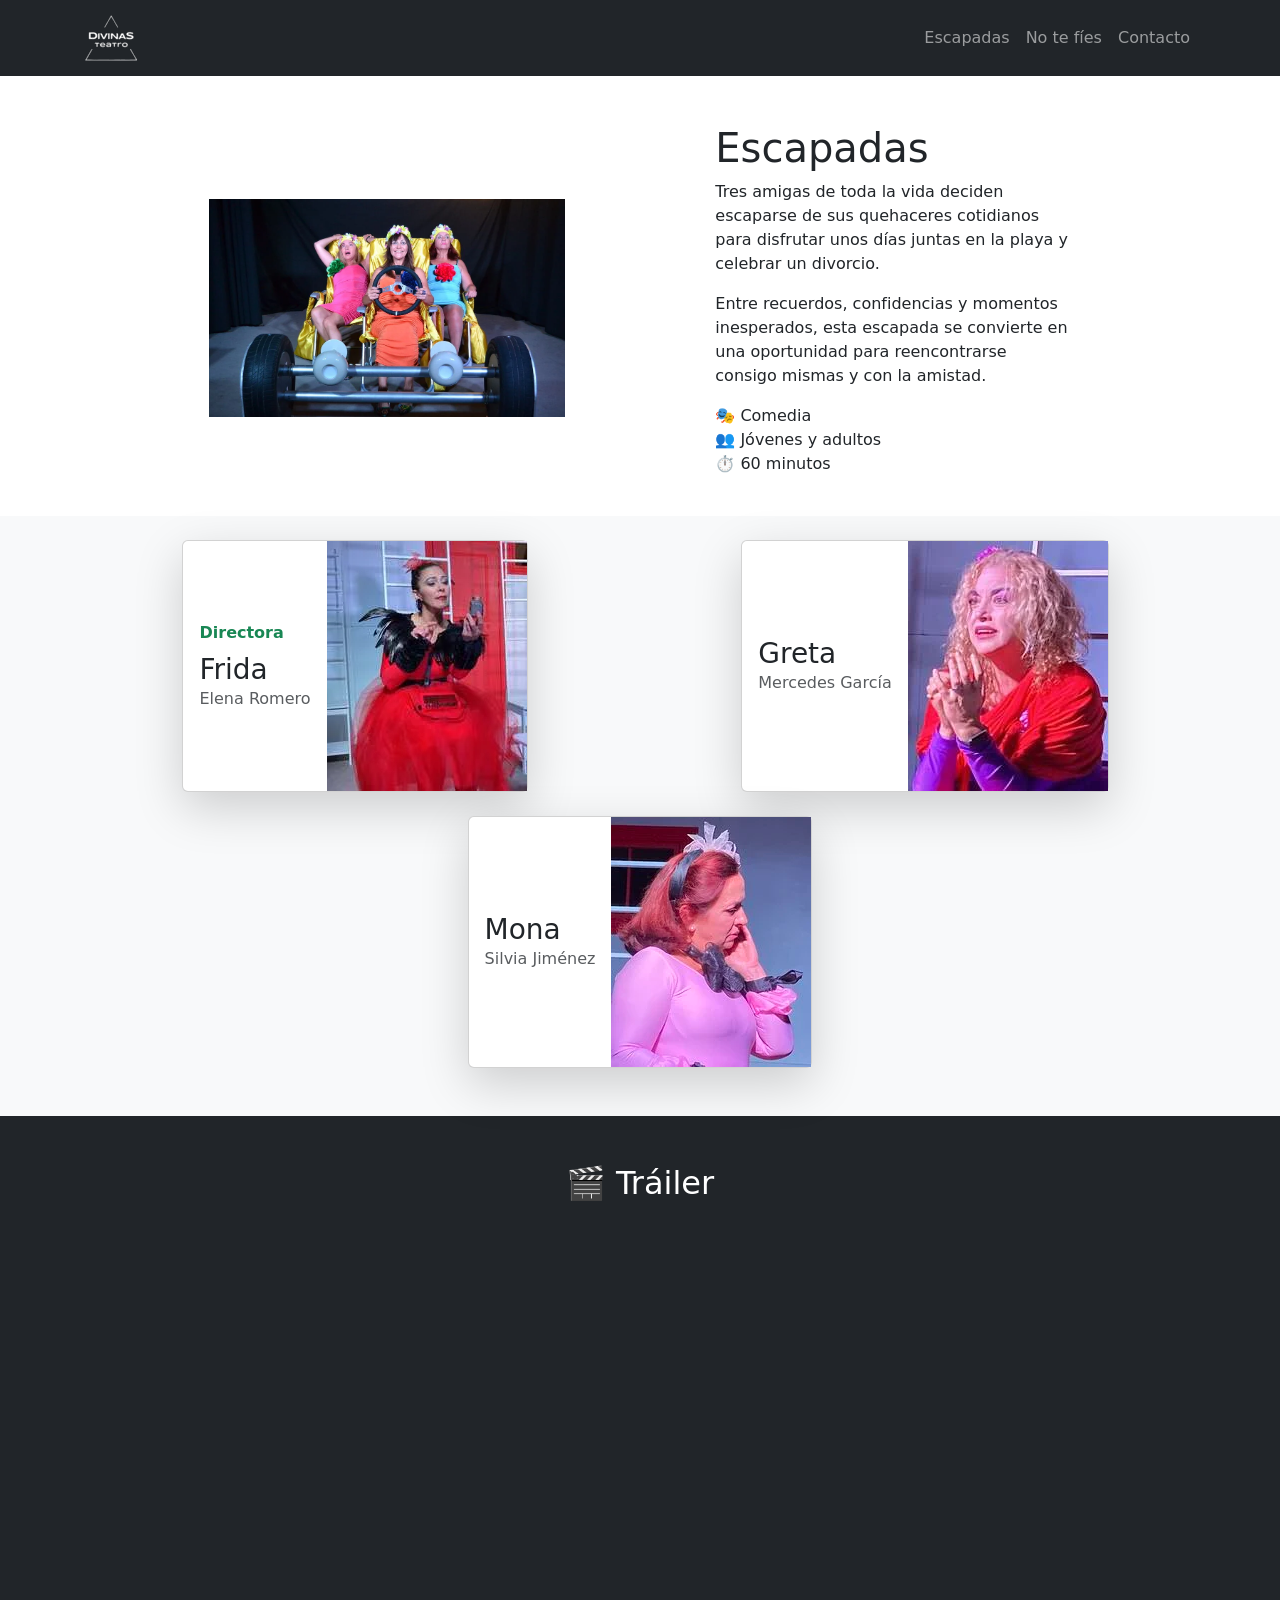
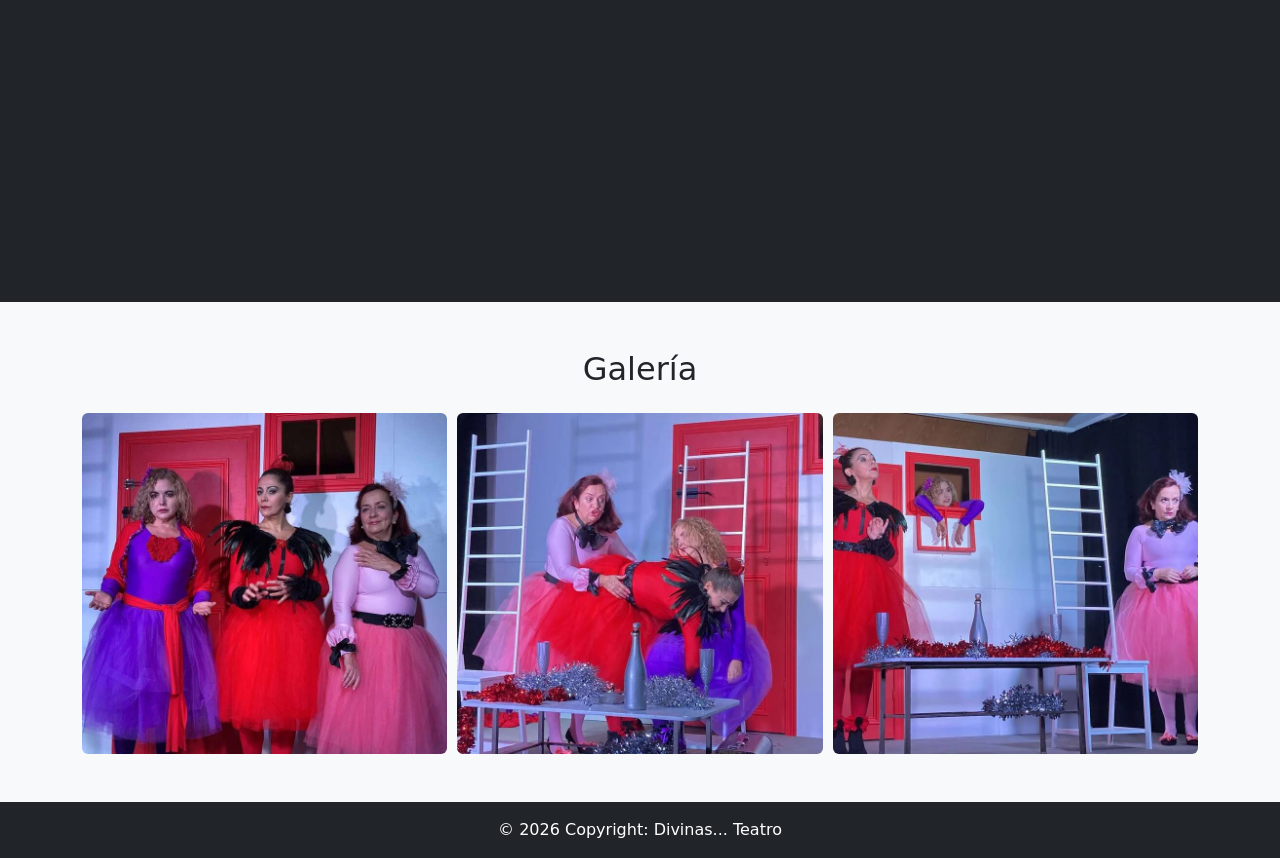
==== escapadas/index.html @ 03b9dc18 "Init web" ====
<!DOCTYPE html>
<html lang="es">

<head>
    <meta charset="UTF-8">
    <meta name="viewport" content="width=device-width, initial-scale=1.0">

    <title>Escapadas | Divinas Teatro</title>

    <meta name="description"
        content="Escapadas, obra de teatro de Divinas Teatro. Tres amigas deciden escapar de su rutina para disfrutar unos días juntas en la playa y celebrar un divorcio.">

    <meta name="keywords"
        content="Escapadas obra teatro, Divinas Teatro, teatro Salamanca, comedia teatro, obra Escapadas">

    <link rel="canonical" href="https://www.divinasteatro.es/escapadas/">

    <meta name="author" content="Divinas Teatro">

    <meta property="og:title" content="Escapadas | Divinas Teatro">
    <meta property="og:description"
        content="Descubre Escapadas, una obra de Divinas Teatro sobre amistad, humor y escapadas inesperadas.">
    <meta property="og:type" content="article">
    <meta property="og:url" content="https://www.divinasteatro.es/escapadas/">
    <meta property="og:image" content="https://www.divinasteatro.es/assets/img/banner-escapadas.webp">

    <link rel="stylesheet" href="../assets/bootstrap/css/bootstrap.min.css">
    <link rel="stylesheet" href="../assets/css/styles.css">
    <link rel="stylesheet" href="https://cdn.jsdelivr.net/npm/swiper@10/swiper-bundle.min.css">

    <script src="../assets/bootstrap/js/bootstrap.bundle.min.js" defer></script>
    <script src="../assets/js/main.js" defer></script>
    <script src="https://cdn.jsdelivr.net/npm/swiper@10/swiper-bundle.min.js" defer></script>

</head>
<body>
    <header>
        <nav class="navbar navbar-expand-md navbar-dark bg-dark navbar-divinas">
            <div class="container">
                <a class="navbar-brand" href="/">
                    <img src="../assets/img/icons/icono.webp" alt="Logo Divinas Teatro" width="59" height="50">
                </a>
                <div class="collapse navbar-collapse justify-content-end" id="navbarDivinas">
                    <ul class="navbar-nav">
                        <li class="nav-item">
                            <a class="nav-link" href="/escapadas">Escapadas</a>
                        </li>

                        <li class="nav-item">
                            <a class="nav-link" href="/notefies">No te fíes</a>
                        </li>

                        <li class="nav-item">
                            <a class="nav-link" href="#contacto">Contacto</a>
                        </li>
                    </ul>
                </div>
            </div>
        </nav>
    </header>
    <main>

        <!-- HERO OBRA -->
        <section class="banner-container py-5">
            <div class="container">
                <div class="row align-items-center justify-content-evenly">
                    <div class="col-md-6 col-xl-4">
                        <img src="../assets/img/banner-escapadas.webp" alt="Escapadas - obra de teatro"
                            class="img-fluid banner-image">
                    </div>
                    <div class="col-md-6 col-xl-4 text-container">
                        <h1 class="title">Escapadas</h1>
                        <p class="description">
                            Tres amigas de toda la vida deciden escaparse de sus quehaceres cotidianos
                            para disfrutar unos días juntas en la playa y celebrar un divorcio.
                        </p>
                        <p class="description">
                            Entre recuerdos, confidencias y momentos inesperados,
                            esta escapada se convierte en una oportunidad para
                            reencontrarse consigo mismas y con la amistad.
                        </p>
                        <ul class="caracteristicas list-unstyled">
                            <li>🎭 Comedia</li>
                            <li>👥 Jóvenes y adultos</li>
                            <li>⏱️ 60 minutos</li>
                        </ul>
                    </div>
                </div>
            </div>
        </section>

        <!-- ELENCO -->
        <section class="pb-5 bg-light">
            <div class="container">
                <div class="row gy-4 justify-content-center">
                    <div class="col-12 col-md-6 d-flex justify-content-center">
                        <div class="card flex-row h-100 shadow-lg">
                            <div class="card-body d-flex flex-column justify-content-center">
                                <strong class="d-inline-block mb-2 text-success">Directora</strong>
                                <h3 class="mb-0">Frida</h3>
                                <div class="text-muted">Elena Romero</div>
                            </div>
                            <img src="../assets/img/elena-notefies.webp" alt="Elena Romero" width="200" height="250"
                                loading="lazy" class="card-img-right">
                        </div>
                    </div>

                    <div class="col-12 col-md-6 d-flex justify-content-center">
                        <div class="card flex-row h-100 shadow-lg">
                            <div class="card-body d-flex flex-column justify-content-center">
                                <h3 class="mb-0">Greta</h3>
                                <div class="text-muted">Mercedes García</div>
                            </div>
                            <img src="../assets/img/mercedes-notefies.webp" alt="Mercedes García" width="200"
                                height="250" loading="lazy" class="card-img-right">
                        </div>
                    </div>

                    <div class="col-12 col-md-6 d-flex justify-content-center">
                        <div class="card flex-row h-100 shadow-lg">

                            <div class="card-body d-flex flex-column justify-content-center">
                                <h3 class="mb-0">Mona</h3>
                                <div class="text-muted">Silvia Jiménez</div>
                            </div>

                            <img src="../assets/img/silvia-notefies.webp" alt="Silvia Jiménez" width="200" height="250"
                                loading="lazy" class="card-img-right">
                        </div>
                    </div>
                </div>
            </div>
        </section>

        <!-- TRAILER -->
        <section class="py-5 bg-dark text-center">
            <div class="container">
                <h2 class="text-white mb-4">🎬 Tráiler</h2>
                <div class="ratio ratio-16x9">
                    <iframe src="https://www.youtube.com/embed/_kGfAta_Csg" allowfullscreen loading="lazy">
                    </iframe>
                </div>
            </div>
        </section>

        <!-- GALERIA -->
        <section class="py-5 bg-light">
            <div class="container">
                <h2 class="text-center mb-4">Galería</h2>
                <div class="swiper mySwiper">
                    <div class="swiper-wrapper">
                        <div class="swiper-slide">
                            <img src="../assets/img/notefies1.webp" class="img-fluid rounded" alt="Escena de Escapadas">
                        </div>
                        <div class="swiper-slide">
                            <img src="../assets/img/notefies2.webp" class="img-fluid rounded"
                                alt="Escena obra Escapadas">
                        </div>
                        <div class="swiper-slide">
                            <img src="../assets/img/notefies3.webp" class="img-fluid rounded" alt="Actrices Escapadas">
                        </div>
                    </div>
                </div>
            </div>
        </section>
    </main>

    <footer id="footer-principal" class="text-center bg-dark text-white">
        <div class="p-3">
            <p class="mb-0">© 2026 Copyright: Divinas... Teatro</p>
        </div>
    </footer>

</body>

</html>
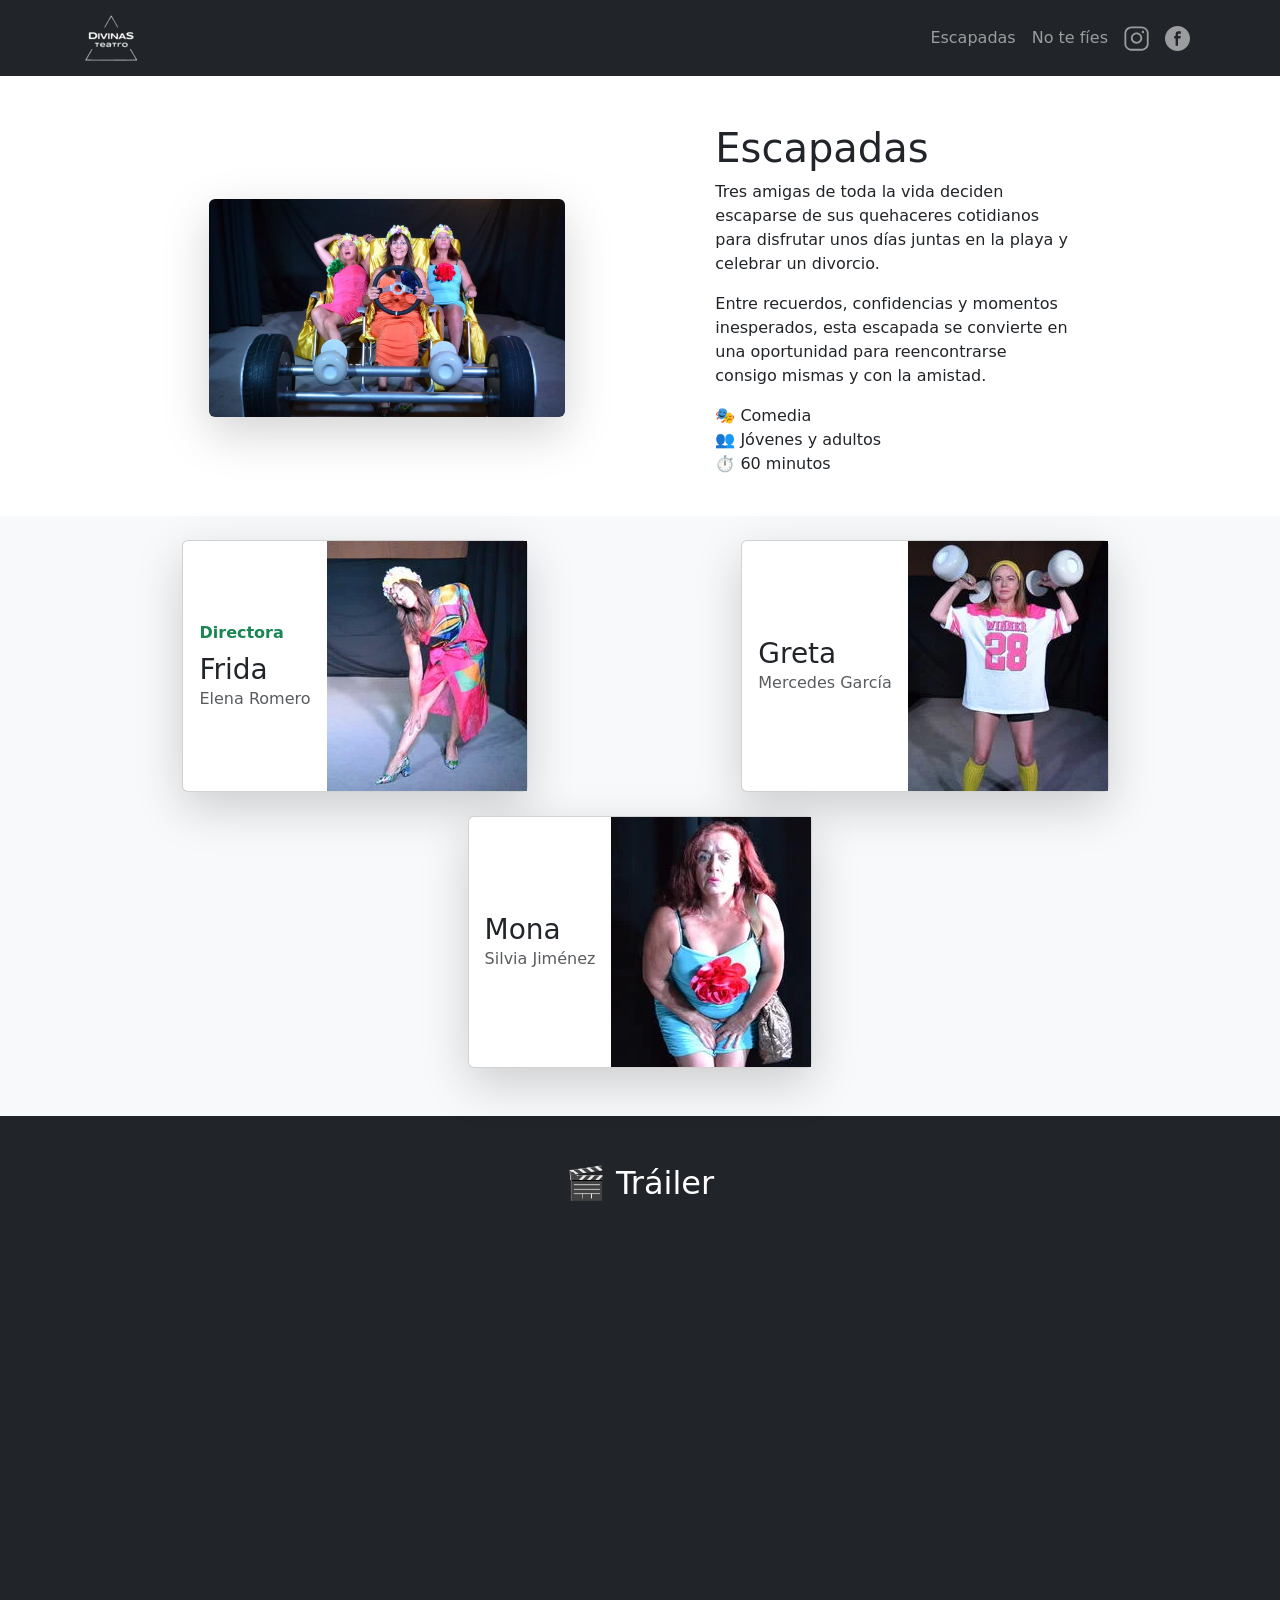
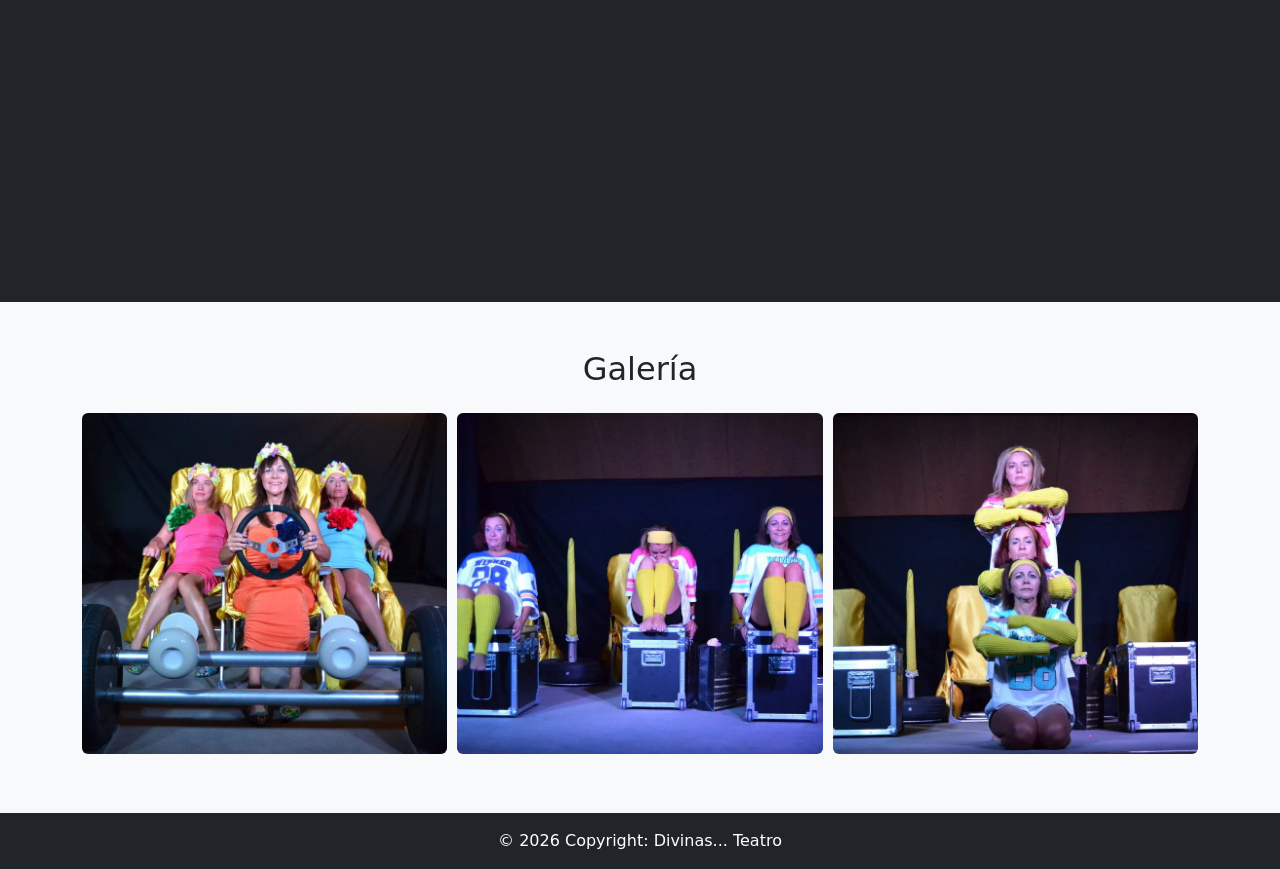
==== commit d38e01e5: "Cambios escapadas y redes sociales" ====
--- a/escapadas/index.html
+++ b/escapadas/index.html
@@ -16,6 +16,8 @@
     <link rel="canonical" href="https://www.divinasteatro.es/escapadas/">
 
     <meta name="author" content="Divinas Teatro">
+
+    <link rel="icon" type="image/webp" href="../assets/img/icons/icono.webp">
 
     <meta property="og:title" content="Escapadas | Divinas Teatro">
     <meta property="og:description"
@@ -33,6 +35,7 @@
     <script src="https://cdn.jsdelivr.net/npm/swiper@10/swiper-bundle.min.js" defer></script>
 
 </head>
+
 <body>
     <header>
         <nav class="navbar navbar-expand-md navbar-dark bg-dark navbar-divinas">
@@ -51,7 +54,39 @@
                         </li>
 
                         <li class="nav-item">
-                            <a class="nav-link" href="#contacto">Contacto</a>
+                            <a class="nav-link" href="https://www.instagram.com/divinasteatro/" target="_blank"
+                                rel="noopener">
+                                <svg xmlns="http://www.w3.org/2000/svg" xmlns:xlink="http://www.w3.org/1999/xlink"
+                                    enable-background="new 0 0 512 512" id="Layer_1" version="1.1" viewBox="0 0 512 512"
+                                    xml:space="preserve" preserveAspectRatio="xMidYMid meet"
+                                    style="width: 25px; height: 25px;">
+                                    <g fill="#ffffff8c" stroke="none">
+                                        <path
+                                            d="M505,257c0,34.8-0.7,69.7,0.2,104.5c1.5,61.6-37.2,109.2-86.5,130.4c-19.8,8.5-40.6,13-62.1,13c-67.3,0.1-134.7,1-202-0.3   c-50.7-1-92.4-22.2-122.3-64c-15.7-22-23.2-47-23.2-74.1c0-71.7,0-143.3,0-215c0-58.5,28.5-99.4,79.1-126C110.2,14,134.1,9.1,159,9   c65.3,0,130.7-0.4,196,0.2c50.7,0.4,93,19.8,124.2,60.6c17.4,22.8,25.8,49,25.8,77.8C505,184,505,220.5,505,257z M46,257   c0,36.7,0,73.3,0,110c0,16.4,3.8,31.8,12.3,45.7c22.3,36.5,56,54.3,97.8,55c67.1,1,134.3,0.4,201.5,0.2c16.5,0,32.5-3.4,47.4-10.5   c40.6-19.4,63.3-50.3,63.1-96.7c-0.4-71-0.1-142-0.1-213c0-20.1-5.7-38.5-17.6-54.7c-23-31.1-54.8-46.4-92.8-46.8   c-67-0.8-134-0.3-201-0.2c-14.3,0-28.1,2.9-41.5,7.9c-36.8,13.7-71,48.4-69.4,99.5C46.9,188,46,222.5,46,257z"
+                                            fill="#ffffff8c" stroke="none" />
+                                        <path
+                                            d="M257.6,363c-64.5,0-116.5-51.4-116.6-115.4c-0.1-63,52.3-114.6,116.4-114.6c64.3-0.1,116.5,51.4,116.6,114.9   C374,311.3,321.9,362.9,257.6,363z M257.6,326c43.9,0,79.5-35.1,79.4-78.3c-0.1-42.8-35.7-77.8-79.4-77.8   c-43.9,0-79.7,34.9-79.7,78C178,291.1,213.7,326.1,257.6,326z"
+                                            fill="#ffffff8c" stroke="none" />
+                                        <path
+                                            d="M387.5,98c13.5,0,24.5,11.5,24.5,25.6c-0.1,14.1-11.2,25.5-24.7,25.4c-13.3-0.1-24.2-11.5-24.2-25.3   C363,109.6,374,98,387.5,98z"
+                                            fill="#ffffff8c" stroke="none" />
+                                    </g>
+                                </svg> </a>
+                        </li>
+
+                         <li class="nav-item">
+                            <a class="nav-link" href="https://www.facebook.com/divinasteatro/" target="_blank"
+                                rel="noopener">
+                                <svg xmlns="http://www.w3.org/2000/svg" xmlns:xlink="http://www.w3.org/1999/xlink"
+                                    version="1.1" id="Capa_1" x="0px" y="0px" viewBox="0 0 612 612"
+                                    style="width: 25px; height: 25px;"
+                                    xml:space="preserve" preserveAspectRatio="xMidYMid meet">
+                                    <g fill="#ffffff8c" stroke="none">
+                                        <path
+                                            d="M612,306C612,137.004,474.995,0,306,0C137.004,0,0,137.004,0,306c0,168.995,137.004,306,306,306   C474.995,612,612,474.995,612,306z M223.825,306v-58.557h35.885V212.03c0-47.764,14.271-82.175,66.569-82.175h62.201v58.418   h-43.785c-21.949,0-26.929,14.577-26.929,29.849v29.32h67.487L376.046,306h-58.278v176.617H259.71V306H223.825z"
+                                            fill="#ffffff8c" stroke="none" />
+                                    </g>
+                                </svg> </a>
                         </li>
                     </ul>
                 </div>
@@ -66,7 +101,7 @@
                 <div class="row align-items-center justify-content-evenly">
                     <div class="col-md-6 col-xl-4">
                         <img src="../assets/img/banner-escapadas.webp" alt="Escapadas - obra de teatro"
-                            class="img-fluid banner-image">
+                            class="img-fluid rounded shadow-lg">
                     </div>
                     <div class="col-md-6 col-xl-4 text-container">
                         <h1 class="title">Escapadas</h1>
@@ -100,7 +135,7 @@
                                 <h3 class="mb-0">Frida</h3>
                                 <div class="text-muted">Elena Romero</div>
                             </div>
-                            <img src="../assets/img/elena-notefies.webp" alt="Elena Romero" width="200" height="250"
+                            <img src="../assets/img/elena-escapadas.webp" alt="Elena Romero" width="200" height="250"
                                 loading="lazy" class="card-img-right">
                         </div>
                     </div>
@@ -111,7 +146,7 @@
                                 <h3 class="mb-0">Greta</h3>
                                 <div class="text-muted">Mercedes García</div>
                             </div>
-                            <img src="../assets/img/mercedes-notefies.webp" alt="Mercedes García" width="200"
+                            <img src="../assets/img/mercedes-escapadas.webp" alt="Mercedes García" width="200"
                                 height="250" loading="lazy" class="card-img-right">
                         </div>
                     </div>
@@ -124,7 +159,7 @@
                                 <div class="text-muted">Silvia Jiménez</div>
                             </div>
 
-                            <img src="../assets/img/silvia-notefies.webp" alt="Silvia Jiménez" width="200" height="250"
+                            <img src="../assets/img/silvia-escapadas.webp" alt="Silvia Jiménez" width="200" height="250"
                                 loading="lazy" class="card-img-right">
                         </div>
                     </div>
@@ -137,7 +172,7 @@
             <div class="container">
                 <h2 class="text-white mb-4">🎬 Tráiler</h2>
                 <div class="ratio ratio-16x9">
-                    <iframe src="https://www.youtube.com/embed/_kGfAta_Csg" allowfullscreen loading="lazy">
+                    <iframe src="https://www.youtube.com/embed/YafT1WtVSAU" allowfullscreen loading="lazy">
                     </iframe>
                 </div>
             </div>
@@ -150,14 +185,22 @@
                 <div class="swiper mySwiper">
                     <div class="swiper-wrapper">
                         <div class="swiper-slide">
-                            <img src="../assets/img/notefies1.webp" class="img-fluid rounded" alt="Escena de Escapadas">
-                        </div>
-                        <div class="swiper-slide">
-                            <img src="../assets/img/notefies2.webp" class="img-fluid rounded"
-                                alt="Escena obra Escapadas">
-                        </div>
-                        <div class="swiper-slide">
-                            <img src="../assets/img/notefies3.webp" class="img-fluid rounded" alt="Actrices Escapadas">
+                            <img src="../assets/img/escapadas1.webp" class="img-fluid rounded"
+                                alt="Escena de Escapadas en coche">
+                        </div>
+                        <div class="swiper-slide">
+                            <img src="../assets/img/escapadas2.webp" class="img-fluid rounded" alt="Escena de pilates">
+                        </div>
+                        <div class="swiper-slide">
+                            <img src="../assets/img/escapadas3.webp" class="img-fluid rounded" alt="Actrices Escapadas">
+                        </div>
+                        <div class="swiper-slide">
+                            <img src="../assets/img/escapadas4.webp" class="img-fluid rounded"
+                                alt="Actrices de Escapadas posando">
+                        </div>
+                        <div class="swiper-slide">
+                            <img src="../assets/img/escapadas5.webp" class="img-fluid rounded"
+                                alt="Escena en la playa de Escapadas">
                         </div>
                     </div>
                 </div>
--- a/assets/css/styles.css
+++ b/assets/css/styles.css
@@ -0,0 +1,12 @@
+.nav-link svg path {
+    fill: #ffffff8c;
+    transition: fill 0.2s ease;
+}
+
+.nav-link:hover svg path {
+    fill: #ffffff;
+}
+
+.nav-link:hover svg {
+    fill: #ffffff;
+}
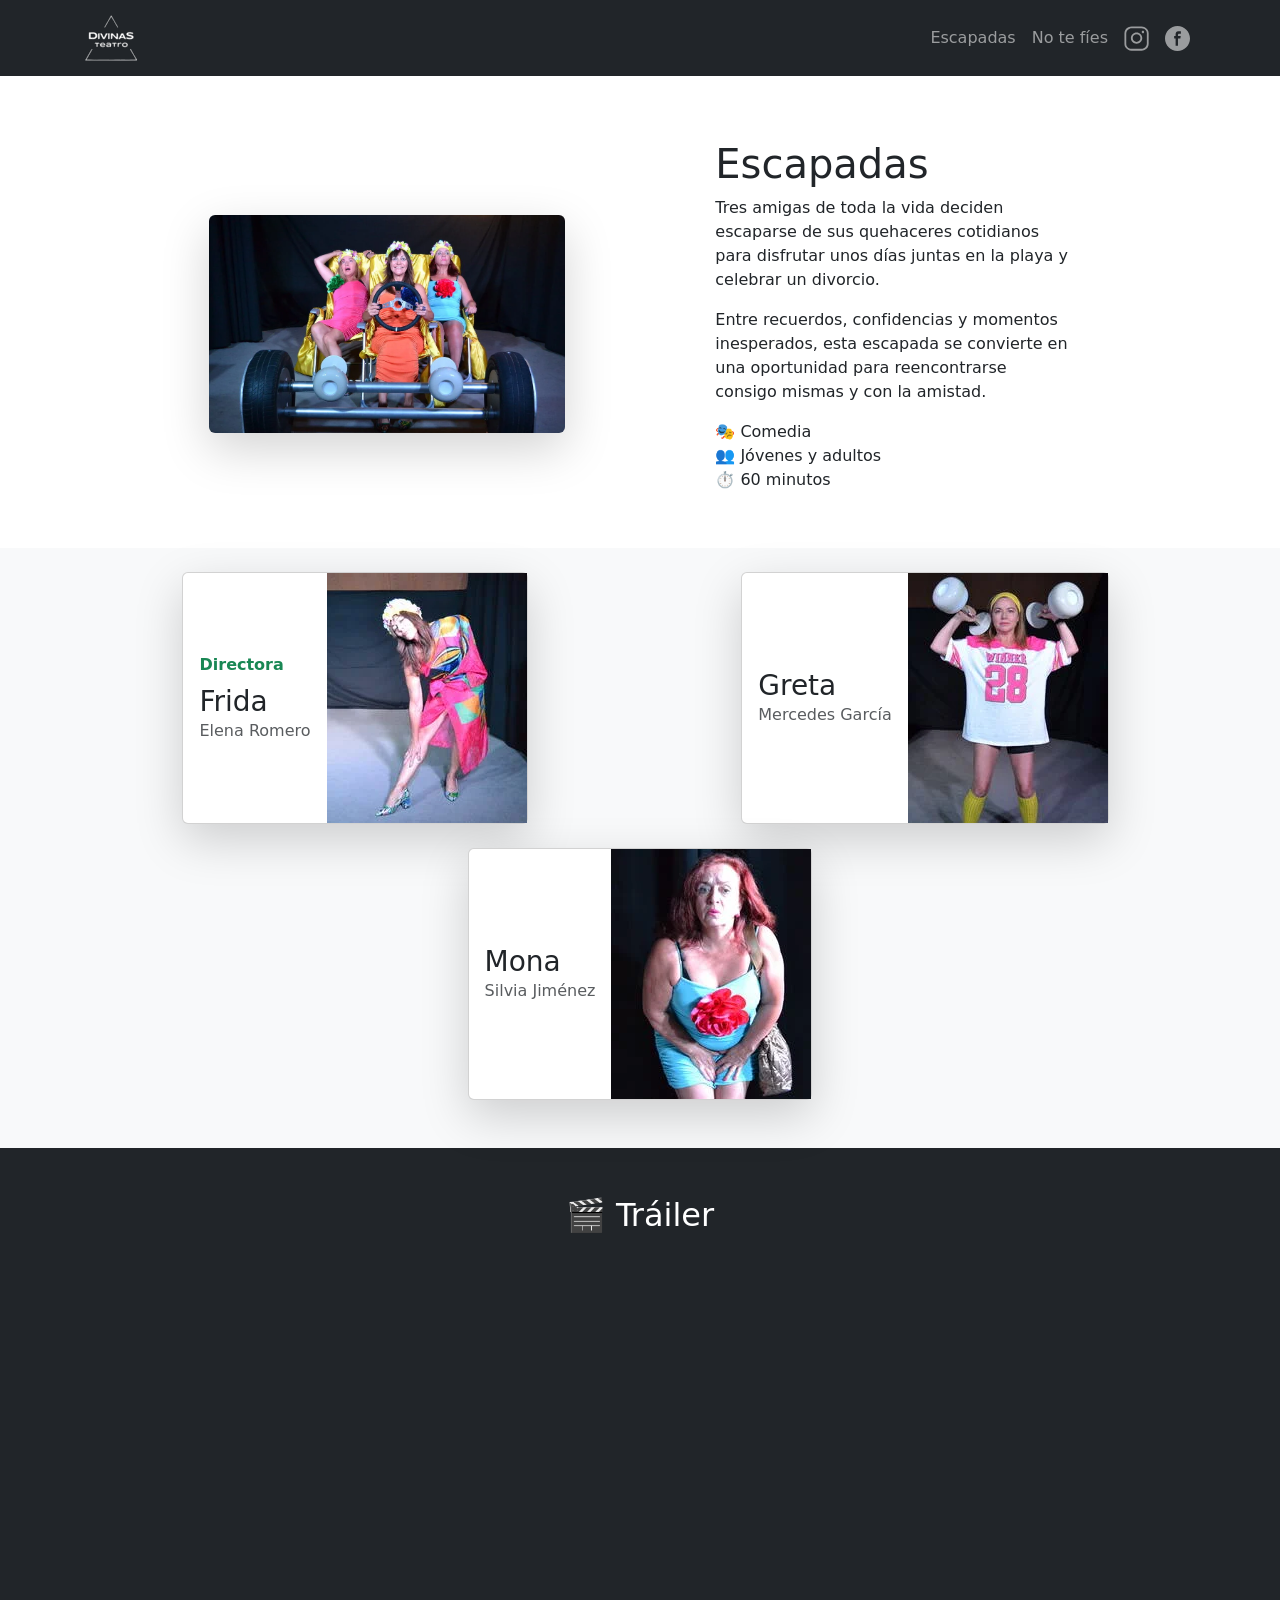
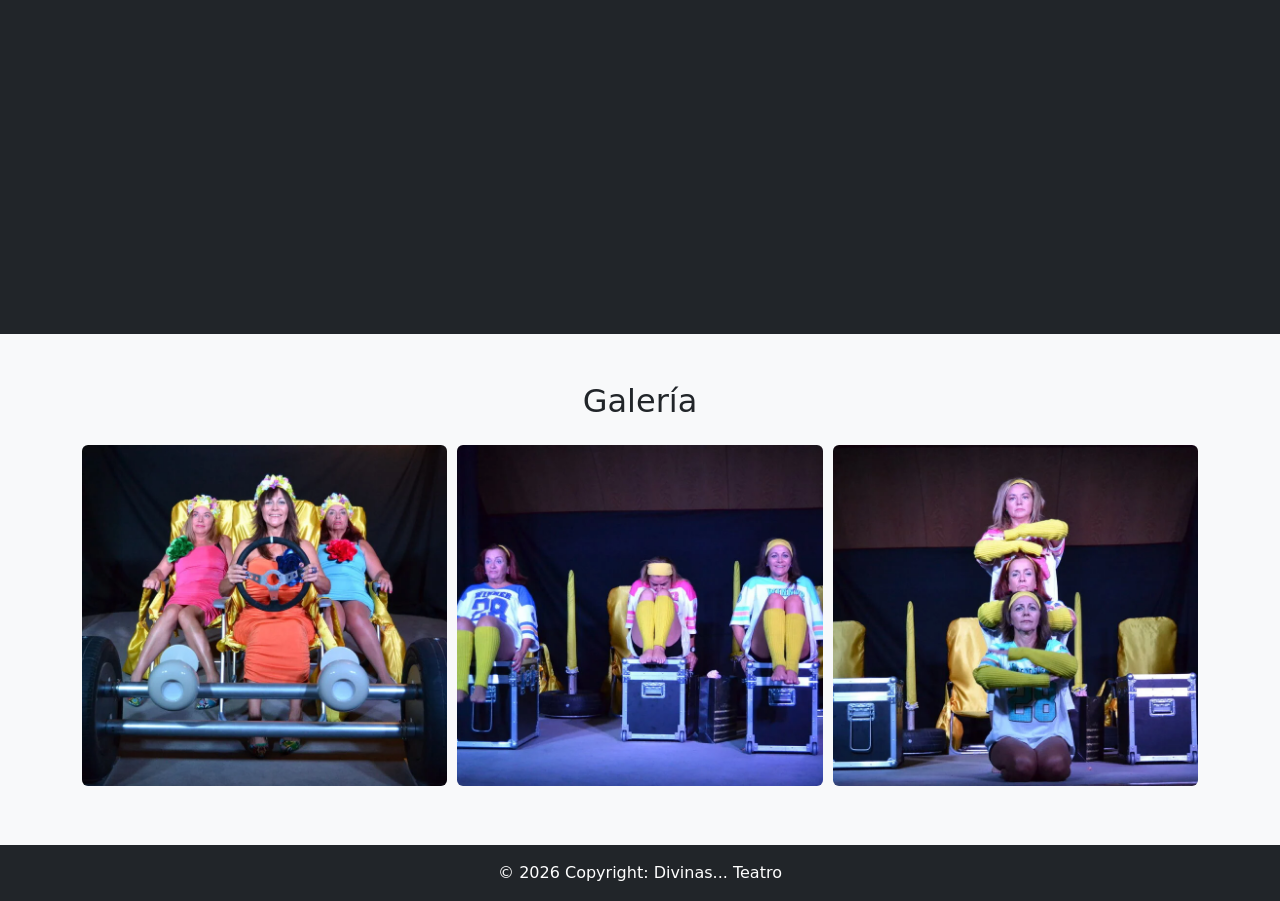
==== commit 37011b61: "Ajustes mobile" ====
--- a/escapadas/index.html
+++ b/escapadas/index.html
@@ -43,6 +43,11 @@
                 <a class="navbar-brand" href="/">
                     <img src="../assets/img/icons/icono.webp" alt="Logo Divinas Teatro" width="59" height="50">
                 </a>
+                <button class="navbar-toggler" type="button"
+                    data-bs-toggle="collapse"
+                    data-bs-target="#navbarDivinas">
+                    <span class="navbar-toggler-icon"></span>
+                </button>
                 <div class="collapse navbar-collapse justify-content-end" id="navbarDivinas">
                     <ul class="navbar-nav">
                         <li class="nav-item">
@@ -55,7 +60,7 @@
 
                         <li class="nav-item">
                             <a class="nav-link" href="https://www.instagram.com/divinasteatro/" target="_blank"
-                                rel="noopener">
+                                rel="noopener" aria-label="Instagram de Divinas Teatro">
                                 <svg xmlns="http://www.w3.org/2000/svg" xmlns:xlink="http://www.w3.org/1999/xlink"
                                     enable-background="new 0 0 512 512" id="Layer_1" version="1.1" viewBox="0 0 512 512"
                                     xml:space="preserve" preserveAspectRatio="xMidYMid meet"
@@ -74,13 +79,13 @@
                                 </svg> </a>
                         </li>
 
-                         <li class="nav-item">
+                        <li class="nav-item">
                             <a class="nav-link" href="https://www.facebook.com/divinasteatro/" target="_blank"
-                                rel="noopener">
+                                rel="noopener" aria-label="Facebook de Divinas Teatro">
                                 <svg xmlns="http://www.w3.org/2000/svg" xmlns:xlink="http://www.w3.org/1999/xlink"
                                     version="1.1" id="Capa_1" x="0px" y="0px" viewBox="0 0 612 612"
-                                    style="width: 25px; height: 25px;"
-                                    xml:space="preserve" preserveAspectRatio="xMidYMid meet">
+                                    style="width: 25px; height: 25px;" xml:space="preserve"
+                                    preserveAspectRatio="xMidYMid meet">
                                     <g fill="#ffffff8c" stroke="none">
                                         <path
                                             d="M612,306C612,137.004,474.995,0,306,0C137.004,0,0,137.004,0,306c0,168.995,137.004,306,306,306   C474.995,612,612,474.995,612,306z M223.825,306v-58.557h35.885V212.03c0-47.764,14.271-82.175,66.569-82.175h62.201v58.418   h-43.785c-21.949,0-26.929,14.577-26.929,29.849v29.32h67.487L376.046,306h-58.278v176.617H259.71V306H223.825z"
@@ -101,9 +106,9 @@
                 <div class="row align-items-center justify-content-evenly">
                     <div class="col-md-6 col-xl-4">
                         <img src="../assets/img/banner-escapadas.webp" alt="Escapadas - obra de teatro"
-                            class="img-fluid rounded shadow-lg">
-                    </div>
-                    <div class="col-md-6 col-xl-4 text-container">
+                            class="img-fluid rounded shadow-lg" loading="lazy">
+                    </div>
+                    <div class="col-md-6 col-xl-4 text-container my-3">
                         <h1 class="title">Escapadas</h1>
                         <p class="description">
                             Tres amigas de toda la vida deciden escaparse de sus quehaceres cotidianos
@@ -186,21 +191,21 @@
                     <div class="swiper-wrapper">
                         <div class="swiper-slide">
                             <img src="../assets/img/escapadas1.webp" class="img-fluid rounded"
-                                alt="Escena de Escapadas en coche">
-                        </div>
-                        <div class="swiper-slide">
-                            <img src="../assets/img/escapadas2.webp" class="img-fluid rounded" alt="Escena de pilates">
-                        </div>
-                        <div class="swiper-slide">
-                            <img src="../assets/img/escapadas3.webp" class="img-fluid rounded" alt="Actrices Escapadas">
+                                alt="Escena de Escapadas en coche" loading="lazy">
+                        </div>
+                        <div class="swiper-slide">
+                            <img src="../assets/img/escapadas2.webp" class="img-fluid rounded" alt="Escena de pilates" loading="lazy">
+                        </div>
+                        <div class="swiper-slide">
+                            <img src="../assets/img/escapadas3.webp" class="img-fluid rounded" alt="Actrices Escapadas" loading="lazy">
                         </div>
                         <div class="swiper-slide">
                             <img src="../assets/img/escapadas4.webp" class="img-fluid rounded"
-                                alt="Actrices de Escapadas posando">
+                                alt="Actrices de Escapadas posando" loading="lazy">
                         </div>
                         <div class="swiper-slide">
                             <img src="../assets/img/escapadas5.webp" class="img-fluid rounded"
-                                alt="Escena en la playa de Escapadas">
+                                alt="Escena en la playa de Escapadas" loading="lazy">
                         </div>
                     </div>
                 </div>
--- a/assets/css/styles.css
+++ b/assets/css/styles.css
@@ -9,4 +9,8 @@
 
 .nav-link:hover svg {
     fill: #ffffff;
+}
+
+.nav-link {
+    text-align: center;
 }
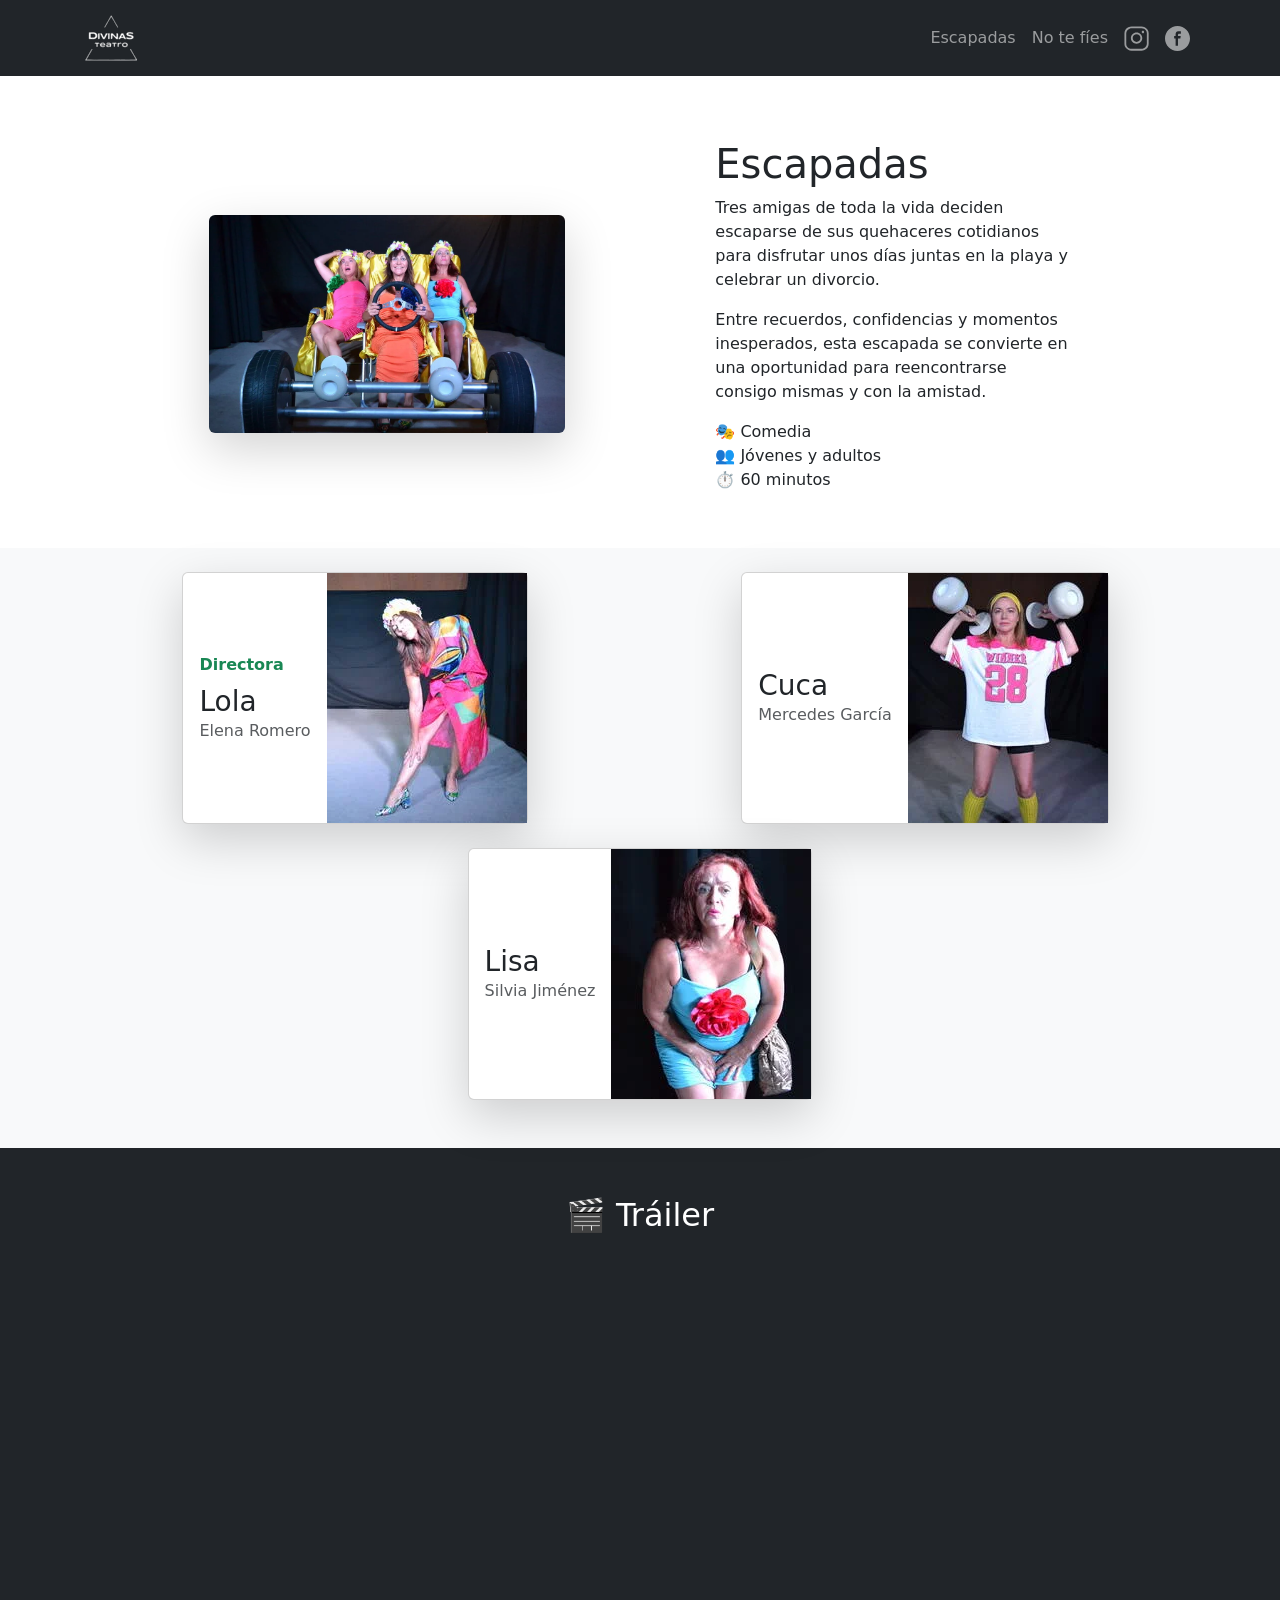
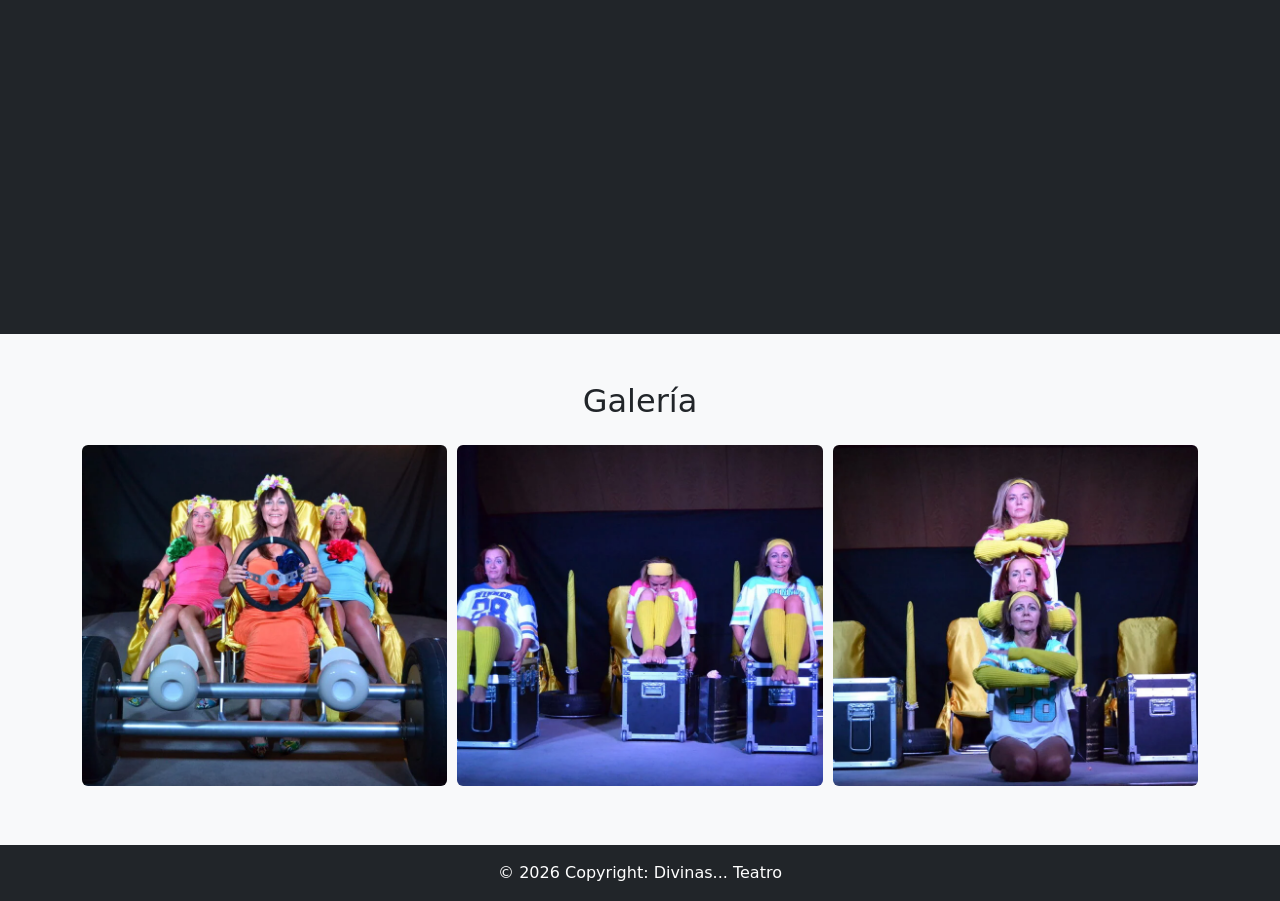
==== commit 355e65db: "UpdateNames" ====
--- a/escapadas/index.html
+++ b/escapadas/index.html
@@ -43,9 +43,8 @@
                 <a class="navbar-brand" href="/">
                     <img src="../assets/img/icons/icono.webp" alt="Logo Divinas Teatro" width="59" height="50">
                 </a>
-                <button class="navbar-toggler" type="button"
-                    data-bs-toggle="collapse"
-                    data-bs-target="#navbarDivinas">
+                <button class="navbar-toggler" type="button" data-bs-toggle="collapse" data-bs-target="#navbarDivinas"
+                    aria-expanded="false" aria-label="Abrir menú de navegación">
                     <span class="navbar-toggler-icon"></span>
                 </button>
                 <div class="collapse navbar-collapse justify-content-end" id="navbarDivinas">
@@ -106,7 +105,7 @@
                 <div class="row align-items-center justify-content-evenly">
                     <div class="col-md-6 col-xl-4">
                         <img src="../assets/img/banner-escapadas.webp" alt="Escapadas - obra de teatro"
-                            class="img-fluid rounded shadow-lg" loading="lazy">
+                            class="img-fluid rounded shadow-lg">
                     </div>
                     <div class="col-md-6 col-xl-4 text-container my-3">
                         <h1 class="title">Escapadas</h1>
@@ -137,7 +136,7 @@
                         <div class="card flex-row h-100 shadow-lg">
                             <div class="card-body d-flex flex-column justify-content-center">
                                 <strong class="d-inline-block mb-2 text-success">Directora</strong>
-                                <h3 class="mb-0">Frida</h3>
+                                <h3 class="mb-0">Lola</h3>
                                 <div class="text-muted">Elena Romero</div>
                             </div>
                             <img src="../assets/img/elena-escapadas.webp" alt="Elena Romero" width="200" height="250"
@@ -148,7 +147,7 @@
                     <div class="col-12 col-md-6 d-flex justify-content-center">
                         <div class="card flex-row h-100 shadow-lg">
                             <div class="card-body d-flex flex-column justify-content-center">
-                                <h3 class="mb-0">Greta</h3>
+                                <h3 class="mb-0">Cuca</h3>
                                 <div class="text-muted">Mercedes García</div>
                             </div>
                             <img src="../assets/img/mercedes-escapadas.webp" alt="Mercedes García" width="200"
@@ -160,7 +159,7 @@
                         <div class="card flex-row h-100 shadow-lg">
 
                             <div class="card-body d-flex flex-column justify-content-center">
-                                <h3 class="mb-0">Mona</h3>
+                                <h3 class="mb-0">Lisa</h3>
                                 <div class="text-muted">Silvia Jiménez</div>
                             </div>
 
@@ -194,10 +193,12 @@
                                 alt="Escena de Escapadas en coche" loading="lazy">
                         </div>
                         <div class="swiper-slide">
-                            <img src="../assets/img/escapadas2.webp" class="img-fluid rounded" alt="Escena de pilates" loading="lazy">
-                        </div>
-                        <div class="swiper-slide">
-                            <img src="../assets/img/escapadas3.webp" class="img-fluid rounded" alt="Actrices Escapadas" loading="lazy">
+                            <img src="../assets/img/escapadas2.webp" class="img-fluid rounded" alt="Escena de pilates"
+                                loading="lazy">
+                        </div>
+                        <div class="swiper-slide">
+                            <img src="../assets/img/escapadas3.webp" class="img-fluid rounded" alt="Actrices Escapadas"
+                                loading="lazy">
                         </div>
                         <div class="swiper-slide">
                             <img src="../assets/img/escapadas4.webp" class="img-fluid rounded"
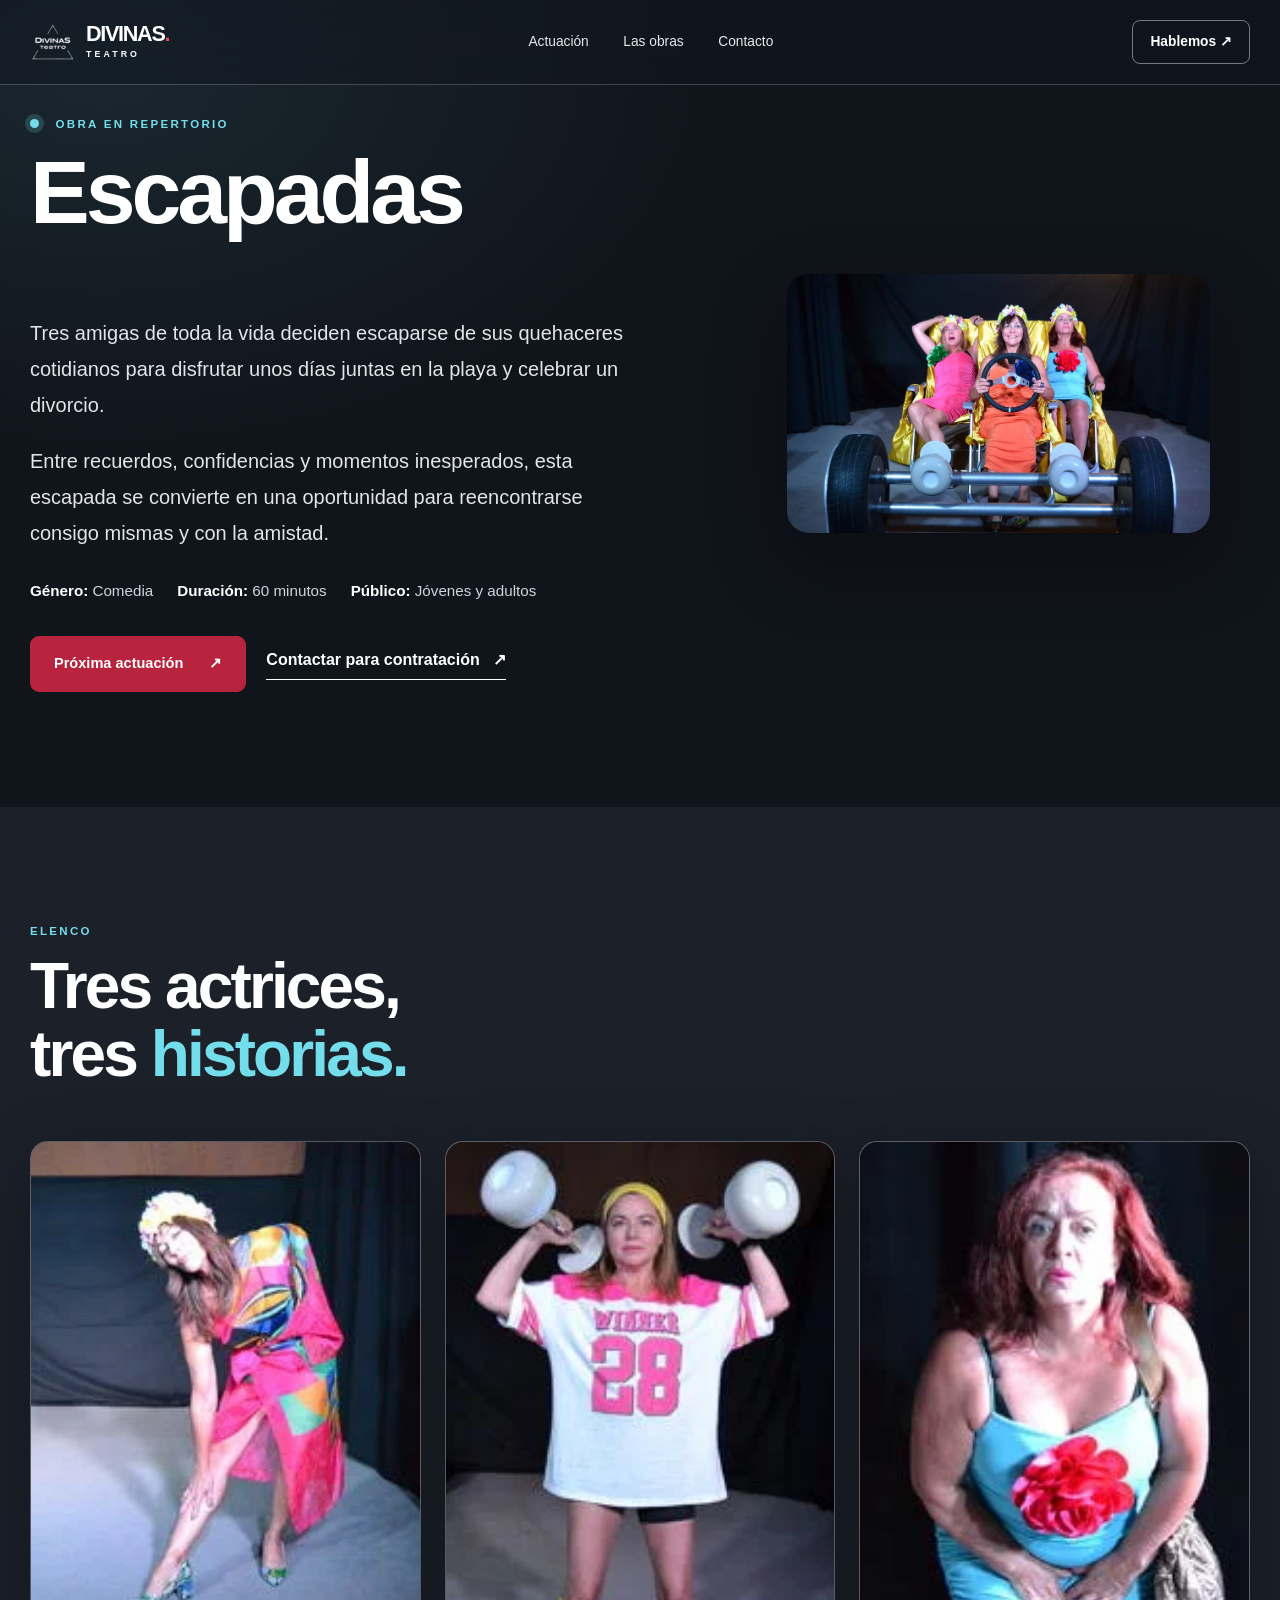
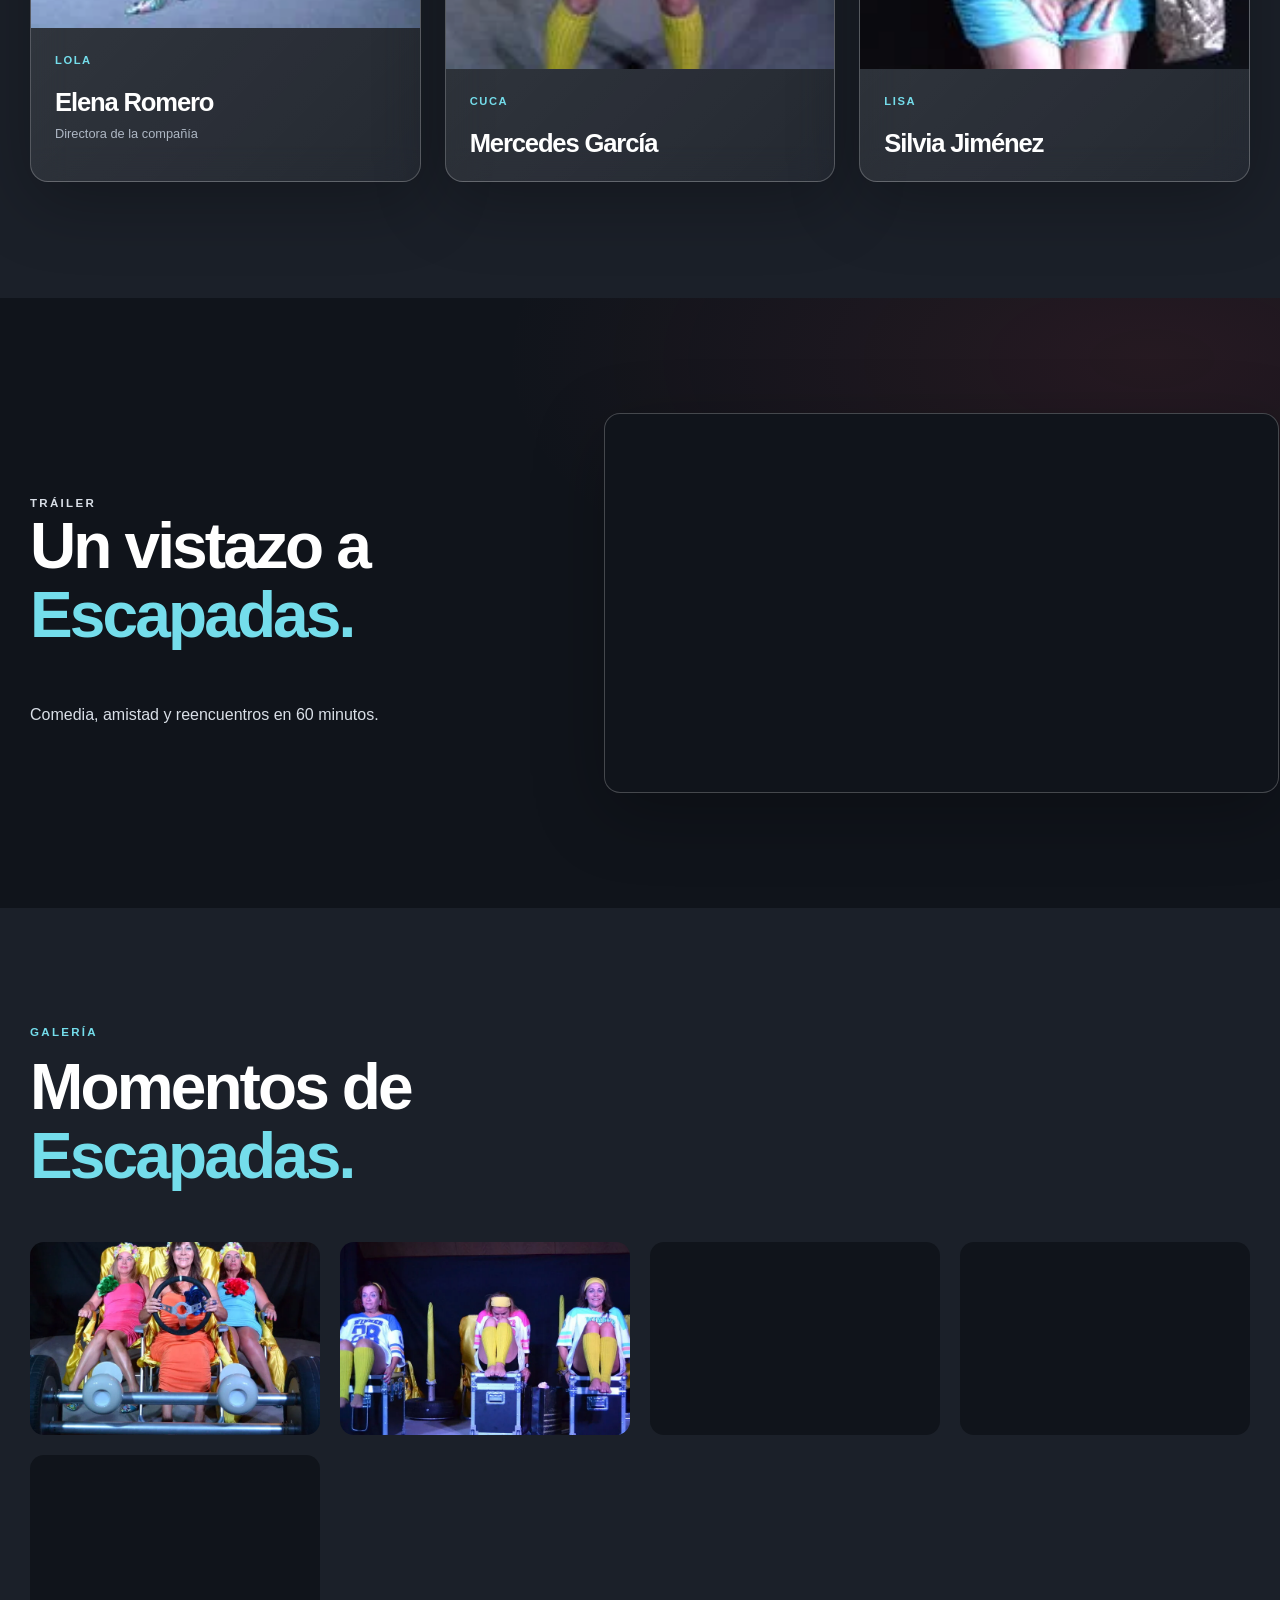
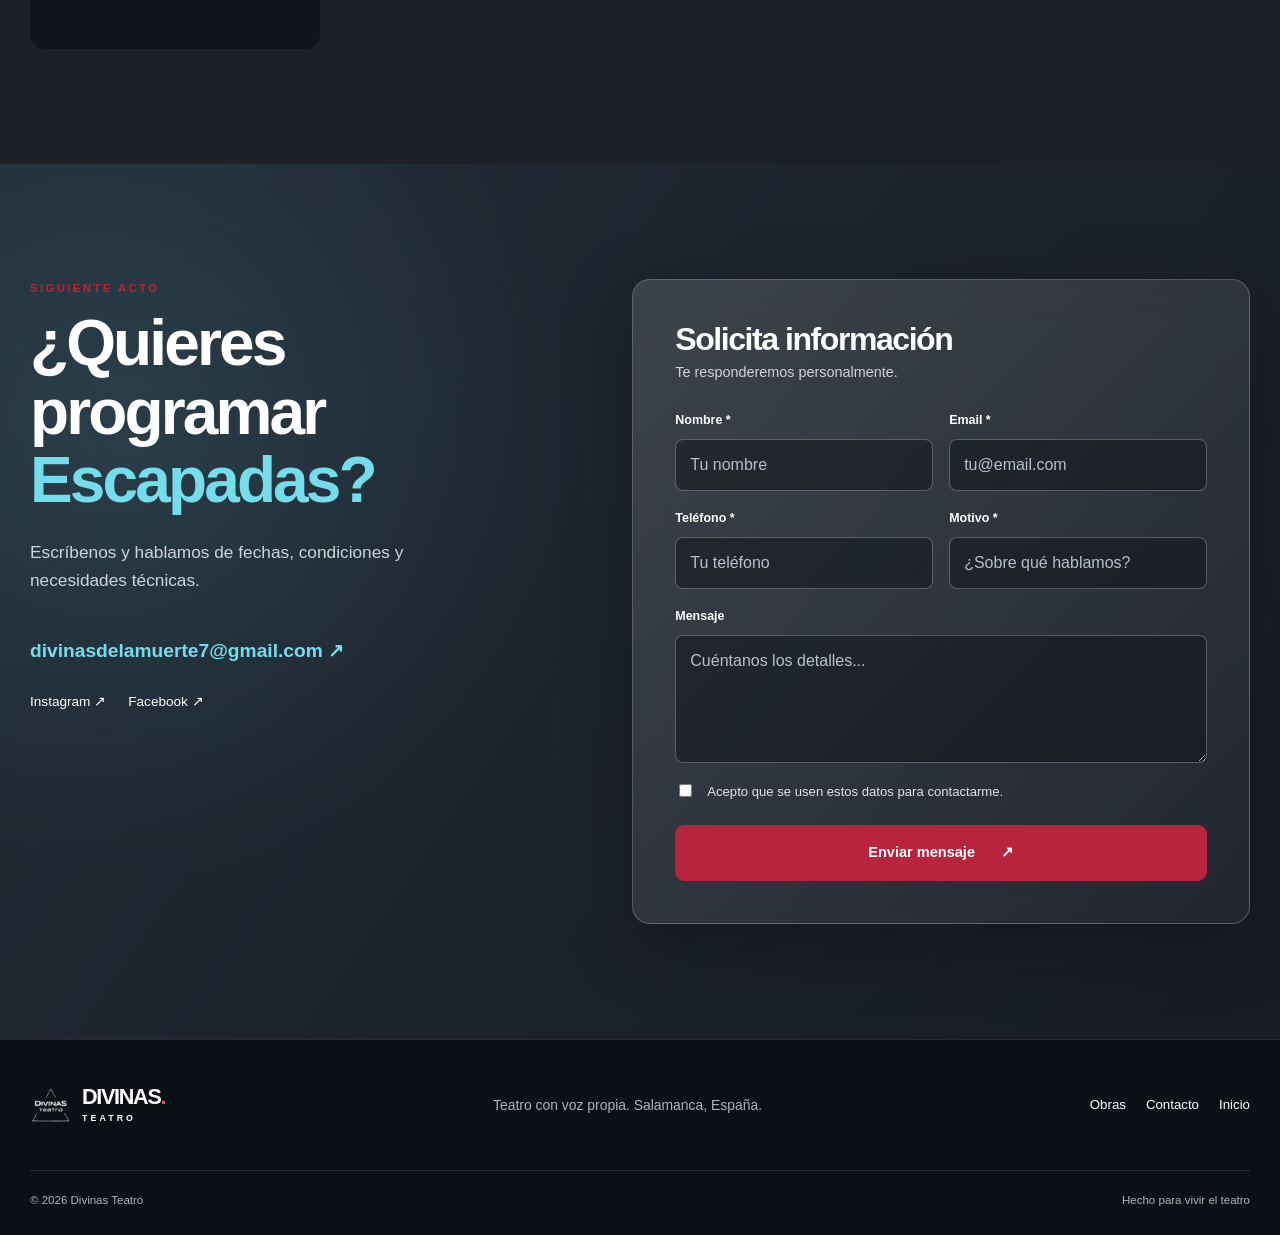
==== commit 9c2864d5: "Cambios SEO y rebranding obras" ====
--- a/escapadas/index.html
+++ b/escapadas/index.html
@@ -1,225 +1,115 @@
-<!DOCTYPE html>
+<!doctype html>
 <html lang="es">
+<head>
+  <meta charset="utf-8">
+  <meta name="viewport" content="width=device-width, initial-scale=1">
+  <title>Escapadas | Divinas Teatro</title>
+  <meta name="description" content="Escapadas, obra de teatro de Divinas Teatro. Tres amigas deciden escapar de su rutina para disfrutar unos días juntas en la playa y celebrar un divorcio. Comedia, 60 min.">
+  <meta name="keywords" content="Escapadas obra teatro, Divinas Teatro, teatro Salamanca, comedia teatro, obra Escapadas">
+  <link rel="canonical" href="https://www.divinasteatro.es/escapadas/">
+  <meta name="author" content="Divinas Teatro">
+  <link rel="icon" type="image/webp" href="../assets/img/icons/icono.webp">
+  <meta property="og:title" content="Escapadas | Divinas Teatro">
+  <meta property="og:description" content="Descubre Escapadas, una obra de Divinas Teatro sobre amistad, humor y escapadas inesperadas. Comedia 60 min.">
+  <meta property="og:type" content="article">
+  <meta property="og:url" content="https://www.divinasteatro.es/escapadas/">
+  <meta property="og:image" content="https://www.divinasteatro.es/assets/img/banner-escapadas.webp">
+  <meta name="twitter:card" content="summary_large_image">
+  <meta name="twitter:title" content="Escapadas | Divinas Teatro">
+  <meta name="twitter:description" content="Comedia de Divinas Teatro. Tres amigas, una escapada a la playa y un divorcio que celebrar. 60 min.">
+  <meta name="twitter:image" content="https://www.divinasteatro.es/assets/img/banner-escapadas.webp">
+  <meta name="geo.region" content="ES-SA">
+  <meta name="geo.placename" content="Salamanca">
+  <link rel="alternate" hreflang="es" href="https://www.divinasteatro.es/escapadas/">
+  <link rel="alternate" hreflang="x-default" href="https://www.divinasteatro.es/escapadas/">
+  <link rel="preload" as="image" href="../assets/img/banner-escapadas.webp" fetchpriority="high">
+  <link rel="stylesheet" href="../assets/css/home.css">
+  <script type="application/ld+json">
+  {
+    "@context": "https://schema.org",
+    "@type": "CreativeWork",
+    "@id": "https://www.divinasteatro.es/escapadas/#obra",
+    "name": "Escapadas",
+    "description": "Tres amigas de toda la vida deciden escaparse de sus quehaceres cotidianos para disfrutar unos días juntas en la playa y celebrar un divorcio. Entre recuerdos, confidencias y momentos inesperados, esta escapada se convierte en una oportunidad para reencontrarse consigo mismas y con la amistad.",
+    "genre": "Comedia",
+    "inLanguage": "es",
+    "duration": "PT60M",
+    "author": {"@id": "https://www.divinasteatro.es/#compania"},
+    "actor": [
+      {"@type": "Person", "name": "Elena Romero", "characterName": "Lola"},
+      {"@type": "Person", "name": "Mercedes García", "characterName": "Cuca"},
+      {"@type": "Person", "name": "Silvia Jiménez", "characterName": "Lisa"}
+    ],
+    "url": "https://www.divinasteatro.es/escapadas/",
+    "image": "https://www.divinasteatro.es/assets/img/banner-escapadas.webp",
+    "trailer": {"@type": "VideoObject", "name": "Tráiler Escapadas", "embedUrl": "https://www.youtube.com/embed/YafT1WtVSAU", "description": "Tráiler oficial de la obra Escapadas"}
+  }
+  </script>
+</head>
+<body>
+  <a class="skip-link" href="#contenido">Saltar al contenido</a>
+  <header class="site-header">
+    <div class="container header-inner">
+      <a class="brand" href="../" aria-label="Divinas Teatro, inicio"><img src="../assets/img/icons/icono.webp" alt="" width="46" height="46"><span>DIVINAS<span class="brand-dot">.</span><small>TEATRO</small></span></a>
+      <nav class="nav" aria-label="Navegación principal"><a href="../#actuacion">Actuación</a><a href="../#obras">Las obras</a><a href="../#contacto">Contacto</a></nav>
+      <a class="header-cta" href="../#contacto">Hablemos <span aria-hidden="true">↗</span></a>
+    </div>
+  </header>
+  <main id="contenido">
+    <section class="play-hero section-pad" aria-labelledby="play-title">
+      <div class="container play-hero-grid">
+        <div class="play-hero-copy">
+          <p class="eyebrow"><span class="signal" aria-hidden="true"></span> OBRA EN REPERTORIO</p>
+          <h1 id="play-title">Escapadas</h1>
+          <p class="play-lead">Tres amigas de toda la vida deciden escaparse de sus quehaceres cotidianos para disfrutar unos días juntas en la playa y celebrar un divorcio.</p>
+          <p class="play-lead">Entre recuerdos, confidencias y momentos inesperados, esta escapada se convierte en una oportunidad para reencontrarse consigo mismas y con la amistad.</p>
+          <ul class="play-meta">
+            <li><strong>Género:</strong> Comedia</li>
+            <li><strong>Duración:</strong> 60 minutos</li>
+            <li><strong>Público:</strong> Jóvenes y adultos</li>
+          </ul>
+          <div class="play-actions"><a class="button primary" href="../#actuacion">Próxima actuación <span aria-hidden="true">↗</span></a><a class="inline-link" href="../#contacto">Contactar para contratación <span aria-hidden="true">↗</span></a></div>
+        </div>
+        <figure class="play-hero-image"><img src="../assets/img/banner-escapadas.webp" alt="Las protagonistas de Escapadas en escena" width="999" height="611" loading="eager" fetchpriority="high"></figure>
+      </div>
+    </section>
 
-<head>
-    <meta charset="UTF-8">
-    <meta name="viewport" content="width=device-width, initial-scale=1.0">
+    <section class="cast section-pad" aria-labelledby="cast-title">
+      <div class="container">
+        <div class="section-heading"><div><p class="eyebrow">ELENCO</p><h2 id="cast-title">Tres actrices,<br>tres <em>historias.</em></h2></div></div>
+        <div class="cast-grid">
+          <article class="cast-card glass"><div class="cast-image"><img loading="lazy" decoding="async" src="../assets/img/elena-escapadas.webp" alt="Elena Romero como Lola" width="400" height="500" loading="lazy" decoding="async"></div><div class="cast-info"><p class="cast-role">Lola</p><h3>Elena Romero</h3><p class="cast-note">Directora de la compañía</p></div></article>
+          <article class="cast-card glass"><div class="cast-image"><img loading="lazy" decoding="async" src="../assets/img/mercedes-escapadas.webp" alt="Mercedes García como Cuca" width="400" height="500" loading="lazy" decoding="async"></div><div class="cast-info"><p class="cast-role">Cuca</p><h3>Mercedes García</h3></div></article>
+          <article class="cast-card glass"><div class="cast-image"><img loading="lazy" decoding="async" src="../assets/img/silvia-escapadas.webp" alt="Silvia Jiménez como Lisa" width="400" height="500" loading="lazy" decoding="async"></div><div class="cast-info"><p class="cast-role">Lisa</p><h3>Silvia Jiménez</h3></div></article>
+        </div>
+      </div>
+    </section>
 
-    <title>Escapadas | Divinas Teatro</title>
+    <section class="trailer section-pad" aria-labelledby="trailer-title">
+      <div class="container trailer-grid">
+        <div class="trailer-copy"><p class="eyebrow">TRÁILER</p><h2 id="trailer-title">Un vistazo a <em>Escapadas.</em></h2><p>Comedia, amistad y reencuentros en 60 minutos.</p></div>
+        <div class="trailer-player glass" style="aspect-ratio:16/9;border-radius:16px;overflow:hidden;background:#10141b"><iframe src="https://www.youtube.com/embed/YafT1WtVSAU" title="Tráiler de Escapadas" allowfullscreen loading="lazy" decoding="async" style="width:100%;height:100%;border:0"></iframe></div>
+      </div>
+    </section>
 
-    <meta name="description"
-        content="Escapadas, obra de teatro de Divinas Teatro. Tres amigas deciden escapar de su rutina para disfrutar unos días juntas en la playa y celebrar un divorcio.">
+    <section class="gallery section-pad" aria-labelledby="gallery-title">
+      <div class="container">
+        <div class="section-heading"><div><p class="eyebrow">GALERÍA</p><h2 id="gallery-title">Momentos de <em>Escapadas.</em></h2></div></div>
+        <div class="gallery-grid">
+          <figure class="gallery-item"><img loading="lazy" decoding="async" src="../assets/img/escapadas1.webp" alt="Escena de Escapadas en coche" width="800" height="533" loading="lazy" decoding="async"></figure>
+          <figure class="gallery-item"><img loading="lazy" decoding="async" src="../assets/img/escapadas2.webp" alt="Escena de pilates en Escapadas" width="800" height="533" loading="lazy" decoding="async"></figure>
+          <figure class="gallery-item"><img loading="lazy" decoding="async" src="../assets/img/escapadas3.webp" alt="Actrices de Escapadas en escena" width="800" height="533" loading="lazy" decoding="async"></figure>
+          <figure class="gallery-item"><img loading="lazy" decoding="async" src="../assets/img/escapadas4.webp" alt="Actrices de Escapadas posando" width="800" height="533" loading="lazy" decoding="async"></figure>
+          <figure class="gallery-item"><img loading="lazy" decoding="async" src="../assets/img/escapadas5.webp" alt="Escena en la playa de Escapadas" width="800" height="533" loading="lazy" decoding="async"></figure>
+        </div>
+      </div>
+    </section>
 
-    <meta name="keywords"
-        content="Escapadas obra teatro, Divinas Teatro, teatro Salamanca, comedia teatro, obra Escapadas">
-
-    <link rel="canonical" href="https://www.divinasteatro.es/escapadas/">
-
-    <meta name="author" content="Divinas Teatro">
-
-    <link rel="icon" type="image/webp" href="../assets/img/icons/icono.webp">
-
-    <meta property="og:title" content="Escapadas | Divinas Teatro">
-    <meta property="og:description"
-        content="Descubre Escapadas, una obra de Divinas Teatro sobre amistad, humor y escapadas inesperadas.">
-    <meta property="og:type" content="article">
-    <meta property="og:url" content="https://www.divinasteatro.es/escapadas/">
-    <meta property="og:image" content="https://www.divinasteatro.es/assets/img/banner-escapadas.webp">
-
-    <link rel="stylesheet" href="../assets/bootstrap/css/bootstrap.min.css">
-    <link rel="stylesheet" href="../assets/css/styles.css">
-    <link rel="stylesheet" href="https://cdn.jsdelivr.net/npm/swiper@10/swiper-bundle.min.css">
-
-    <script src="../assets/bootstrap/js/bootstrap.bundle.min.js" defer></script>
-    <script src="../assets/js/main.js" defer></script>
-    <script src="https://cdn.jsdelivr.net/npm/swiper@10/swiper-bundle.min.js" defer></script>
-
-</head>
-
-<body>
-    <header>
-        <nav class="navbar navbar-expand-md navbar-dark bg-dark navbar-divinas">
-            <div class="container">
-                <a class="navbar-brand" href="/">
-                    <img src="../assets/img/icons/icono.webp" alt="Logo Divinas Teatro" width="59" height="50">
-                </a>
-                <button class="navbar-toggler" type="button" data-bs-toggle="collapse" data-bs-target="#navbarDivinas"
-                    aria-expanded="false" aria-label="Abrir menú de navegación">
-                    <span class="navbar-toggler-icon"></span>
-                </button>
-                <div class="collapse navbar-collapse justify-content-end" id="navbarDivinas">
-                    <ul class="navbar-nav">
-                        <li class="nav-item">
-                            <a class="nav-link" href="/escapadas">Escapadas</a>
-                        </li>
-
-                        <li class="nav-item">
-                            <a class="nav-link" href="/notefies">No te fíes</a>
-                        </li>
-
-                        <li class="nav-item">
-                            <a class="nav-link" href="https://www.instagram.com/divinasteatro/" target="_blank"
-                                rel="noopener" aria-label="Instagram de Divinas Teatro">
-                                <svg xmlns="http://www.w3.org/2000/svg" xmlns:xlink="http://www.w3.org/1999/xlink"
-                                    enable-background="new 0 0 512 512" id="Layer_1" version="1.1" viewBox="0 0 512 512"
-                                    xml:space="preserve" preserveAspectRatio="xMidYMid meet"
-                                    style="width: 25px; height: 25px;">
-                                    <g fill="#ffffff8c" stroke="none">
-                                        <path
-                                            d="M505,257c0,34.8-0.7,69.7,0.2,104.5c1.5,61.6-37.2,109.2-86.5,130.4c-19.8,8.5-40.6,13-62.1,13c-67.3,0.1-134.7,1-202-0.3   c-50.7-1-92.4-22.2-122.3-64c-15.7-22-23.2-47-23.2-74.1c0-71.7,0-143.3,0-215c0-58.5,28.5-99.4,79.1-126C110.2,14,134.1,9.1,159,9   c65.3,0,130.7-0.4,196,0.2c50.7,0.4,93,19.8,124.2,60.6c17.4,22.8,25.8,49,25.8,77.8C505,184,505,220.5,505,257z M46,257   c0,36.7,0,73.3,0,110c0,16.4,3.8,31.8,12.3,45.7c22.3,36.5,56,54.3,97.8,55c67.1,1,134.3,0.4,201.5,0.2c16.5,0,32.5-3.4,47.4-10.5   c40.6-19.4,63.3-50.3,63.1-96.7c-0.4-71-0.1-142-0.1-213c0-20.1-5.7-38.5-17.6-54.7c-23-31.1-54.8-46.4-92.8-46.8   c-67-0.8-134-0.3-201-0.2c-14.3,0-28.1,2.9-41.5,7.9c-36.8,13.7-71,48.4-69.4,99.5C46.9,188,46,222.5,46,257z"
-                                            fill="#ffffff8c" stroke="none" />
-                                        <path
-                                            d="M257.6,363c-64.5,0-116.5-51.4-116.6-115.4c-0.1-63,52.3-114.6,116.4-114.6c64.3-0.1,116.5,51.4,116.6,114.9   C374,311.3,321.9,362.9,257.6,363z M257.6,326c43.9,0,79.5-35.1,79.4-78.3c-0.1-42.8-35.7-77.8-79.4-77.8   c-43.9,0-79.7,34.9-79.7,78C178,291.1,213.7,326.1,257.6,326z"
-                                            fill="#ffffff8c" stroke="none" />
-                                        <path
-                                            d="M387.5,98c13.5,0,24.5,11.5,24.5,25.6c-0.1,14.1-11.2,25.5-24.7,25.4c-13.3-0.1-24.2-11.5-24.2-25.3   C363,109.6,374,98,387.5,98z"
-                                            fill="#ffffff8c" stroke="none" />
-                                    </g>
-                                </svg> </a>
-                        </li>
-
-                        <li class="nav-item">
-                            <a class="nav-link" href="https://www.facebook.com/divinasteatro/" target="_blank"
-                                rel="noopener" aria-label="Facebook de Divinas Teatro">
-                                <svg xmlns="http://www.w3.org/2000/svg" xmlns:xlink="http://www.w3.org/1999/xlink"
-                                    version="1.1" id="Capa_1" x="0px" y="0px" viewBox="0 0 612 612"
-                                    style="width: 25px; height: 25px;" xml:space="preserve"
-                                    preserveAspectRatio="xMidYMid meet">
-                                    <g fill="#ffffff8c" stroke="none">
-                                        <path
-                                            d="M612,306C612,137.004,474.995,0,306,0C137.004,0,0,137.004,0,306c0,168.995,137.004,306,306,306   C474.995,612,612,474.995,612,306z M223.825,306v-58.557h35.885V212.03c0-47.764,14.271-82.175,66.569-82.175h62.201v58.418   h-43.785c-21.949,0-26.929,14.577-26.929,29.849v29.32h67.487L376.046,306h-58.278v176.617H259.71V306H223.825z"
-                                            fill="#ffffff8c" stroke="none" />
-                                    </g>
-                                </svg> </a>
-                        </li>
-                    </ul>
-                </div>
-            </div>
-        </nav>
-    </header>
-    <main>
-
-        <!-- HERO OBRA -->
-        <section class="banner-container py-5">
-            <div class="container">
-                <div class="row align-items-center justify-content-evenly">
-                    <div class="col-md-6 col-xl-4">
-                        <img src="../assets/img/banner-escapadas.webp" alt="Escapadas - obra de teatro"
-                            class="img-fluid rounded shadow-lg">
-                    </div>
-                    <div class="col-md-6 col-xl-4 text-container my-3">
-                        <h1 class="title">Escapadas</h1>
-                        <p class="description">
-                            Tres amigas de toda la vida deciden escaparse de sus quehaceres cotidianos
-                            para disfrutar unos días juntas en la playa y celebrar un divorcio.
-                        </p>
-                        <p class="description">
-                            Entre recuerdos, confidencias y momentos inesperados,
-                            esta escapada se convierte en una oportunidad para
-                            reencontrarse consigo mismas y con la amistad.
-                        </p>
-                        <ul class="caracteristicas list-unstyled">
-                            <li>🎭 Comedia</li>
-                            <li>👥 Jóvenes y adultos</li>
-                            <li>⏱️ 60 minutos</li>
-                        </ul>
-                    </div>
-                </div>
-            </div>
-        </section>
-
-        <!-- ELENCO -->
-        <section class="pb-5 bg-light">
-            <div class="container">
-                <div class="row gy-4 justify-content-center">
-                    <div class="col-12 col-md-6 d-flex justify-content-center">
-                        <div class="card flex-row h-100 shadow-lg">
-                            <div class="card-body d-flex flex-column justify-content-center">
-                                <strong class="d-inline-block mb-2 text-success">Directora</strong>
-                                <h3 class="mb-0">Lola</h3>
-                                <div class="text-muted">Elena Romero</div>
-                            </div>
-                            <img src="../assets/img/elena-escapadas.webp" alt="Elena Romero" width="200" height="250"
-                                loading="lazy" class="card-img-right">
-                        </div>
-                    </div>
-
-                    <div class="col-12 col-md-6 d-flex justify-content-center">
-                        <div class="card flex-row h-100 shadow-lg">
-                            <div class="card-body d-flex flex-column justify-content-center">
-                                <h3 class="mb-0">Cuca</h3>
-                                <div class="text-muted">Mercedes García</div>
-                            </div>
-                            <img src="../assets/img/mercedes-escapadas.webp" alt="Mercedes García" width="200"
-                                height="250" loading="lazy" class="card-img-right">
-                        </div>
-                    </div>
-
-                    <div class="col-12 col-md-6 d-flex justify-content-center">
-                        <div class="card flex-row h-100 shadow-lg">
-
-                            <div class="card-body d-flex flex-column justify-content-center">
-                                <h3 class="mb-0">Lisa</h3>
-                                <div class="text-muted">Silvia Jiménez</div>
-                            </div>
-
-                            <img src="../assets/img/silvia-escapadas.webp" alt="Silvia Jiménez" width="200" height="250"
-                                loading="lazy" class="card-img-right">
-                        </div>
-                    </div>
-                </div>
-            </div>
-        </section>
-
-        <!-- TRAILER -->
-        <section class="py-5 bg-dark text-center">
-            <div class="container">
-                <h2 class="text-white mb-4">🎬 Tráiler</h2>
-                <div class="ratio ratio-16x9">
-                    <iframe src="https://www.youtube.com/embed/YafT1WtVSAU" allowfullscreen loading="lazy">
-                    </iframe>
-                </div>
-            </div>
-        </section>
-
-        <!-- GALERIA -->
-        <section class="py-5 bg-light">
-            <div class="container">
-                <h2 class="text-center mb-4">Galería</h2>
-                <div class="swiper mySwiper">
-                    <div class="swiper-wrapper">
-                        <div class="swiper-slide">
-                            <img src="../assets/img/escapadas1.webp" class="img-fluid rounded"
-                                alt="Escena de Escapadas en coche" loading="lazy">
-                        </div>
-                        <div class="swiper-slide">
-                            <img src="../assets/img/escapadas2.webp" class="img-fluid rounded" alt="Escena de pilates"
-                                loading="lazy">
-                        </div>
-                        <div class="swiper-slide">
-                            <img src="../assets/img/escapadas3.webp" class="img-fluid rounded" alt="Actrices Escapadas"
-                                loading="lazy">
-                        </div>
-                        <div class="swiper-slide">
-                            <img src="../assets/img/escapadas4.webp" class="img-fluid rounded"
-                                alt="Actrices de Escapadas posando" loading="lazy">
-                        </div>
-                        <div class="swiper-slide">
-                            <img src="../assets/img/escapadas5.webp" class="img-fluid rounded"
-                                alt="Escena en la playa de Escapadas" loading="lazy">
-                        </div>
-                    </div>
-                </div>
-            </div>
-        </section>
-    </main>
-
-    <footer id="footer-principal" class="text-center bg-dark text-white">
-        <div class="p-3">
-            <p class="mb-0">© 2026 Copyright: Divinas... Teatro</p>
-        </div>
-    </footer>
-
+    <section class="contact section-pad" id="contacto" aria-labelledby="contact-title">
+      <div class="container contact-grid"><div><p class="eyebrow accent">SIGUIENTE ACTO</p><h2 id="contact-title">¿Quieres programar <em>Escapadas?</em></h2><p>Escríbenos y hablamos de fechas, condiciones y necesidades técnicas.</p><a class="mail-link" href="mailto:divinasdelamuerte7@gmail.com">divinasdelamuerte7@gmail.com <span aria-hidden="true">↗</span></a><div class="socials"><a href="https://www.instagram.com/divinasteatro/" target="_blank" rel="noopener noreferrer">Instagram ↗</a><a href="https://www.facebook.com/divinasteatro/" target="_blank" rel="noopener noreferrer">Facebook ↗</a></div></div>
+      <form class="contact-form glass" action="https://formsubmit.co/divinasdelamuerte7@gmail.com" method="POST"><h3>Solicita información</h3><p>Te responderemos personalmente.</p><input type="hidden" name="_cc" value="saulmaji@gmail.com"><input type="hidden" name="_subject" value="Contacto desde página Escapadas"><input type="hidden" name="_template" value="table"><input type="hidden" name="_captcha" value="false"><input type="hidden" name="_next" value="https://www.divinasteatro.es/escapadas/#contacto"><div class="honeypot" aria-hidden="true"><label for="web">Web</label><input id="web" name="_honey" type="text" tabindex="-1" autocomplete="off"></div><div class="field-row"><div><label for="nombre">Nombre *</label><input id="nombre" name="Nombre" type="text" autocomplete="name" required placeholder="Tu nombre"></div><div><label for="email">Email *</label><input id="email" name="Email" type="email" autocomplete="email" required placeholder="tu@email.com"></div></div><div class="field-row"><div><label for="telefono">Teléfono *</label><input id="telefono" name="Teléfono" type="tel" autocomplete="tel" required placeholder="Tu teléfono"></div><div><label for="motivo">Motivo *</label><input id="motivo" name="Motivo" type="text" required placeholder="¿Sobre qué hablamos?"></div></div><label for="mensaje">Mensaje</label><textarea id="mensaje" name="Mensaje" rows="4" placeholder="Cuéntanos los detalles..."></textarea><label class="consent"><input type="checkbox" name="privacyPolicy" value="true" required><span>Acepto que se usen estos datos para contactarme.</span></label><button class="button primary" type="submit">Enviar mensaje <span aria-hidden="true">↗</span></button></form>
+      </div></section>
+  </main>
+  <footer><div class="container footer-inner"><a class="brand" href="../" aria-label="Divinas Teatro, inicio"><img src="../assets/img/icons/icono.webp" alt="" width="42" height="42"><span>DIVINAS<span class="brand-dot">.</span><small>TEATRO</small></span></a><p>Teatro con voz propia. Salamanca, España.</p><div><a href="../#obras">Obras</a><a href="../#contacto">Contacto</a><a href="../">Inicio</a></div></div><div class="container footer-bottom"><span>© 2026 Divinas Teatro</span><span>Hecho para vivir el teatro</span></div></footer>
 </body>
-
 </html>
--- a/assets/css/home.css
+++ b/assets/css/home.css
@@ -0,0 +1,109 @@
+:root{--night:#10141b;--ink:#1b2028;--cream:#f2f1f0;--muted:#aeb7c4;--cyan:#74ddeb;--red:#e4495b;--white:#fff}
+*{box-sizing:border-box}html{scroll-behavior:smooth}body{margin:0;background:var(--night);color:var(--white);font-family:Inter,"Segoe UI",Arial,sans-serif;line-height:1.6;-webkit-font-smoothing:antialiased}img{display:block;max-width:100%}a{color:inherit;text-decoration:none}button,input,textarea{font:inherit}button{cursor:pointer}h1,h2,h3,p{margin-top:0}h1,h2,h3{line-height:1.07;letter-spacing:-.045em}h1{font-size:clamp(3.35rem,7vw,7.7rem);font-weight:750}h2{font-size:clamp(2.5rem,5vw,5.1rem);font-weight:740}h3{font-size:2rem}em{font-style:normal;color:var(--cyan)}.container{width:min(1220px,calc(100% - 48px));margin-inline:auto}.section-pad{padding:clamp(78px,9vw,140px) 0}.glass{background:linear-gradient(135deg,#ffffff24,#ffffff0b);border:1px solid #ffffff38;box-shadow:0 20px 70px #0004;backdrop-filter:blur(18px);-webkit-backdrop-filter:blur(18px)}.skip-link{position:absolute;top:-100px;left:16px;background:white;color:var(--ink);padding:10px 18px;z-index:100}.skip-link:focus{top:12px}a:focus-visible,button:focus-visible,input:focus-visible,textarea:focus-visible,summary:focus-visible{outline:3px solid var(--cyan);outline-offset:4px}.eyebrow{font-size:.72rem;font-weight:800;letter-spacing:.2em;text-transform:uppercase;color:var(--cyan)}.eyebrow.accent{color:#b8233d}.button{display:inline-flex;align-items:center;justify-content:center;gap:26px;min-height:56px;padding:14px 23px;border-radius:9px;font-weight:750;font-size:.91rem;transition:transform .2s,background .2s}.button:hover{transform:translateY(-3px)}.button.primary{background:#b8233d;color:white;border:1px solid #b8233d}.button.primary:hover{background:#931c30}.button.dark-button{background:var(--night);color:#fff;border:1px solid var(--night)}.button.dark-button:hover{background:#343a48}.inline-link,.text-link{display:inline-flex;align-items:center;gap:13px;font-weight:700}.inline-link{border-bottom:1px solid currentColor;padding-bottom:6px}.inline-link:hover,.text-link:hover,.nav a:hover,.socials a:hover{color:var(--cyan)}
+.site-header{position:absolute;inset:0 0 auto;z-index:10;border-bottom:1px solid #ffffff34;background:#11172073;backdrop-filter:blur(16px);-webkit-backdrop-filter:blur(16px)}.header-inner{display:flex;align-items:center;justify-content:space-between;gap:30px;min-height:84px}.brand{display:inline-flex;gap:10px;align-items:center;font-size:1.35rem;line-height:.85;font-weight:850;letter-spacing:-.06em;white-space:nowrap}.brand>span{display:block}.brand small{display:block;font-size:.55rem;letter-spacing:.35em;margin-top:8px}.brand-dot{color:var(--red)}.brand img{object-fit:contain}.nav{display:flex;gap:clamp(15px,2.7vw,38px);font-size:.86rem;color:#e7e8ea}.nav a,.header-cta{transition:color .2s}.header-cta{border:1px solid #ffffff6e;border-radius:8px;padding:10px 17px;font-size:.86rem;font-weight:700;white-space:nowrap}.header-cta:hover{background:#ffffff20}
+.hero{position:relative;isolation:isolate;min-height:780px;min-height:100svh;display:flex;flex-direction:column;justify-content:center;overflow:hidden;background:#17202b}.hero-backdrop,.hero-shade{position:absolute;inset:0;z-index:-1}.hero-inner{display:grid;grid-template-columns:minmax(0,1fr) 270px;align-items:end;gap:60px;padding-top:160px;padding-bottom:110px}.hero-copy{max-width:770px}.hero .eyebrow{margin-bottom:25px;color:#c7f4fa}.signal{display:inline-block;width:9px;height:9px;border-radius:50%;background:var(--cyan);box-shadow:0 0 0 5px #74ddeb30;margin-right:11px}.hero h1{margin-bottom:25px}.hero-description{max-width:610px;color:#e2e5e9;font-size:clamp(1.05rem,1.6vw,1.25rem);line-height:1.75}.hero-actions{display:flex;align-items:center;gap:30px;flex-wrap:wrap;margin-top:34px}.hero-side{border-radius:16px;padding:27px;margin-bottom:10px}.side-index{font-size:.7rem;letter-spacing:.14em;color:var(--cyan);font-weight:800}.hero-side p{font-size:1.3rem;line-height:1.3;margin:22px 0 27px}.side-rule{height:1px;background:#ffffff61}.hero-side a{display:flex;justify-content:space-between;gap:12px;padding-top:17px;font-size:.81rem;font-weight:700}.hero-side a:hover{color:var(--cyan)}.hero-bottom{display:flex;justify-content:space-between;gap:20px;padding-bottom:28px;font-size:.68rem;letter-spacing:.13em;font-weight:700;color:#d8e0e6}.hero-bottom a:hover{color:var(--cyan)}
+.intro{background:radial-gradient(circle at 8% 9%,#74ddeb18,transparent 38%),var(--night)}.intro-grid{display:grid;grid-template-columns:1fr .8fr;gap:clamp(40px,9vw,150px)}.intro-heading h2{margin-bottom:0}.intro-mark{color:#74ddeb45;font-family:Georgia,serif;font-size:12rem;line-height:.7;margin-top:40px}.intro-body{padding-top:48px;color:#c5cbd3;font-size:1rem}.intro-body p{line-height:1.85}.intro-body .lead{color:white;font-size:clamp(1.3rem,2.2vw,1.85rem);line-height:1.4;margin-bottom:25px}.intro-body strong{color:white}.intro-body .inline-link{color:var(--cyan);margin-top:16px}.portrait-wrap{margin-top:65px}.portrait-card{position:relative;overflow:hidden;border-radius:20px;max-height:570px}.portrait-card img{width:100%;height:auto;max-height:570px;object-fit:cover;object-position:center 25%}.portrait-caption{position:absolute;bottom:20px;left:20px;right:20px;display:flex;justify-content:space-between;gap:14px;background:#111720a6;border:1px solid #ffffff45;backdrop-filter:blur(15px);-webkit-backdrop-filter:blur(15px);border-radius:10px;padding:17px 22px;font-size:.71rem;letter-spacing:.14em;font-weight:800}
+.shows{background:#1b2029}.section-heading{display:flex;justify-content:space-between;align-items:end;gap:70px;margin-bottom:52px}.section-heading h2{max-width:690px;margin-bottom:0}.section-heading>p{max-width:330px;color:#c6cbd3;margin-bottom:8px}.shows-grid{display:grid;grid-template-columns:repeat(2,minmax(0,1fr));gap:25px}.show-card{min-width:0}.show-image{position:relative;overflow:hidden;border-radius:17px;height:350px}.show-image img{width:100%;height:100%;object-fit:cover;transition:transform .45s}.show-card:hover .show-image img{transform:scale(1.035)}.show-count{position:absolute;top:18px;left:18px;padding:9px 13px;border-radius:6px;font-size:.7rem;letter-spacing:.14em;font-weight:800}.show-info{position:relative;margin:-45px 18px 0;padding:32px;border-radius:14px;min-height:265px;display:flex;flex-direction:column;align-items:start}.show-type{color:var(--cyan);font-size:.7rem;letter-spacing:.14em;font-weight:800}.show-info h3{font-size:clamp(2.4rem,4vw,4rem);margin-bottom:12px}.show-info>p:not(.show-type){color:#e1e3e6;line-height:1.7}.show-info a{display:flex;justify-content:space-between;width:100%;border-top:1px solid #ffffff5e;padding-top:16px;margin-top:auto;font-weight:750}.show-info a:hover{color:var(--cyan)}
+.local{background:var(--cream);color:var(--ink)}.local em{color:#b8233d}.local-grid{display:grid;grid-template-columns:1.15fr .75fr;gap:70px;align-items:center}.local h2{margin-bottom:24px}.local p:not(.eyebrow){max-width:580px;color:#4c535e;font-size:1.05rem;line-height:1.8}.local .button{margin-top:17px}.local-art{position:relative;min-height:390px;background:radial-gradient(ellipse at 78% 30%,#e4495b38,transparent 48%),linear-gradient(145deg,#222d3b,#10141b);color:var(--white);border:1px solid #74ddeb80;border-radius:22px;padding:35px;display:flex;flex-direction:column;justify-content:space-between;overflow:hidden;box-shadow:0 26px 70px #10141b3d}.local-art::before,.local-art::after{content:"";position:absolute;width:72%;height:78%;top:10%;right:-4%;clip-path:polygon(50% 0,100% 100%,0 100%);pointer-events:none}.local-art::before{background:linear-gradient(140deg,var(--cyan),var(--red));opacity:.75}.local-art::after{width:calc(72% - 5px);height:calc(78% - 5px);top:calc(10% + 4px);right:calc(-4% + 2px);background:linear-gradient(145deg,#202b3b,#131a25)}.local-top{font-size:clamp(2.8rem,5vw,4.8rem);line-height:.9;letter-spacing:-.07em;font-weight:850;z-index:1}.local-bottom{z-index:1;font-size:.7rem;font-weight:800;letter-spacing:.18em}
+.faq{background:var(--night)}.faq-grid{display:grid;grid-template-columns:.8fr 1.1fr;gap:clamp(40px,9vw,160px)}.faq-grid>div>p:last-child{color:#c1c9d1}.faq-list details{border-bottom:1px solid #ffffff3d}.faq-list details:first-child{border-top:1px solid #ffffff3d}.faq-list summary{list-style:none;cursor:pointer;padding:24px 35px 24px 0;position:relative;font-size:1.03rem;font-weight:700}.faq-list summary::-webkit-details-marker{display:none}.faq-list summary:after{content:"+";position:absolute;right:4px;color:var(--cyan);font-size:1.5rem;top:17px;font-weight:400}.faq-list details[open] summary:after{content:"−"}.faq-list details p{color:#c6ccd4;padding-right:25px;line-height:1.75}.faq-list p a{color:var(--cyan);text-decoration:underline}
+.contact{background:radial-gradient(circle at 10% 30%,#74ddeb1e,transparent 35%),linear-gradient(125deg,#222b36,#171c25)}.contact-grid{display:grid;grid-template-columns:.83fr 1fr;gap:clamp(35px,7vw,100px)}.contact h2{margin-bottom:25px}.contact-grid>div>p:not(.eyebrow){color:#cdd4dc;font-size:1.08rem;max-width:380px}.mail-link{display:inline-block;color:var(--cyan);font-size:clamp(.95rem,1.8vw,1.2rem);font-weight:700;margin:24px 0;overflow-wrap:anywhere}.mail-link:hover{text-decoration:underline}.socials{display:flex;gap:22px;font-size:.85rem}.contact-form{border-radius:18px;padding:clamp(25px,4vw,42px)}.contact-form h3{margin-bottom:5px}.contact-form>p{color:#d0d5dc;font-size:.9rem;margin-bottom:27px}.contact-form label:not(.consent){display:block;font-size:.78rem;font-weight:700;margin-bottom:8px}.contact-form input:not([type=checkbox]),.contact-form textarea{display:block;width:100%;border:1px solid #ffffff45;background:#10141b83;color:white;border-radius:8px;padding:12px 14px;outline:0;margin-bottom:18px}.contact-form input::placeholder,.contact-form textarea::placeholder{color:#b7c1cd}.contact-form input:focus,.contact-form textarea:focus{border-color:var(--cyan);outline:2px solid var(--cyan);outline-offset:1px}.field-row{display:grid;grid-template-columns:1fr 1fr;gap:16px}.honeypot{position:absolute;left:-9999px}.consent{display:flex;gap:12px;align-items:flex-start;color:#e1e4e8;font-size:.82rem;margin:2px 0 23px}.consent input{margin-top:3px;accent-color:#b8233d;flex:none}.contact-form .button{width:100%}
+footer{background:#0c1016;border-top:1px solid #ffffff1c}.footer-inner{display:flex;justify-content:space-between;align-items:center;gap:25px;flex-wrap:wrap;padding:44px 0}.footer-inner p{color:#abb4bf;font-size:.87rem;margin:0}.footer-inner>div{display:flex;gap:20px;font-size:.83rem}.footer-inner a:hover{color:var(--cyan)}.footer-bottom{display:flex;justify-content:space-between;gap:18px;border-top:1px solid #ffffff1c;padding:20px 0 26px;color:#abb4bf;font-size:.72rem}
+
+/* Banner abstracto: luz de escenario y capas translúcidas, sin fotografía. */
+.hero-backdrop{background:radial-gradient(ellipse at 82% 34%,#e4495b55,transparent 38%),radial-gradient(ellipse at 65% 75%,#74ddeb3b,transparent 44%),linear-gradient(135deg,#111720,#263344 62%,#151a24);filter:none}
+.hero-backdrop:before,.hero-backdrop:after{content:"";position:absolute;pointer-events:none;transform:rotate(-22deg)}
+.hero-backdrop:before{width:min(47vw,640px);height:min(47vw,640px);right:6%;top:15%;border:1px solid #ffffff35;border-radius:50%;box-shadow:0 0 0 85px #ffffff06,0 0 0 170px #ffffff05}
+.hero-backdrop:after{width:min(26vw,350px);height:min(52vw,680px);right:15%;top:-12%;border-radius:50%;background:linear-gradient(90deg,#74ddeb08,#74ddeb24,transparent);filter:blur(16px)}
+.hero-shade{background:linear-gradient(90deg,#10141bc9 0%,#10141b8c 48%,#10141b12 100%),linear-gradient(0deg,#10141b 0%,transparent 34%)}
+@media(max-width:1000px){.hero-inner{grid-template-columns:1fr;gap:30px}.hero-side{display:none}.intro-grid{gap:55px}.local-grid{gap:35px}.header-inner{gap:16px}.nav{gap:16px}}@media(max-width:760px){.container{width:min(100% - 36px,1220px)}.section-pad{padding:78px 0}.header-inner{min-height:72px}.brand{font-size:1.1rem}.brand img{width:38px;height:38px}.header-cta{display:none}.nav{font-size:.76rem;gap:12px;overflow-x:auto}.nav a{white-space:nowrap}.hero{min-height:770px;min-height:100svh}.hero-inner{padding-top:170px;padding-bottom:60px}.hero h1{font-size:clamp(3rem,11vw,5rem)}.hero-bottom{font-size:.59rem}.intro-grid,.local-grid,.faq-grid,.contact-grid{grid-template-columns:1fr;gap:36px}.intro-body{padding-top:0}.intro-mark{display:none}.portrait-wrap{margin-top:42px}.portrait-caption{position:static;border-radius:0;flex-wrap:wrap}.section-heading{display:block}.section-heading>p{margin-top:20px}.shows-grid{grid-template-columns:1fr;gap:42px}.show-image{height:clamp(230px,55vw,390px)}.local-art{min-height:300px}.footer-inner{align-items:flex-start;flex-direction:column}}@media(max-width:480px){.hero-actions{align-items:flex-start;flex-direction:column;gap:20px}.hero-bottom span{display:none}.field-row{grid-template-columns:1fr;gap:0}.show-info{margin:-25px 10px 0;padding:23px}.show-info h3{font-size:2.6rem}.portrait-caption span{font-size:.59rem}}@media(prefers-reduced-motion:reduce){html{scroll-behavior:auto}*,*:before,*:after{transition:none!important;animation:none!important}}
+@media(max-width:760px){.hero-backdrop:before{width:65vw;height:65vw;right:-20%;top:14%}.hero-backdrop:after{width:55vw;height:95vw;right:-12%;top:0}.hero-shade{background:linear-gradient(0deg,#10141b 4%,#10141bbf 55%,#10141b68 100%)}}
+
+/* Avance editorial para el estreno. */
+.coming-soon{position:relative;background:radial-gradient(ellipse at 85% 15%,#e4495b25,transparent 44%),#141a23;border-block:1px solid #ffffff18}
+.anchor-alias{position:absolute;top:0;left:0}
+.coming-grid{display:grid;grid-template-columns:minmax(0,1.15fr) minmax(0,.7fr);gap:clamp(36px,6vw,85px);align-items:center}
+.coming-grid>div{min-width:0}
+.coming-grid h2{font-size:clamp(2.35rem,5.2vw,5.5rem);overflow-wrap:anywhere;margin:12px 0 23px}
+.coming-period{color:var(--red)}
+.coming-grid p:not(.eyebrow){color:#d9dfe7;max-width:520px;font-size:1.08rem;line-height:1.8}
+.coming-grid .inline-link{color:var(--cyan);margin-top:17px}
+.coming-poster{margin:0;padding:12px;border-radius:20px;max-width:390px;justify-self:center}
+.coming-poster img{width:100%;height:auto;border-radius:11px}
+.coming-poster figcaption{text-align:center;font-size:.72rem;letter-spacing:.09em;text-transform:uppercase;color:#d9e3eb;padding:14px 4px 3px}
+
+/* La actuación ocupa el primer bloque después del banner. */
+.performance{background:radial-gradient(ellipse at 93% 9%,#e4495b17,transparent 42%),var(--cream);color:var(--ink)}
+.performance-grid{display:grid;grid-template-columns:minmax(0,1.05fr) minmax(0,.95fr);align-items:center;gap:clamp(38px,7vw,100px)}
+.performance-visual{position:relative;min-width:0;min-height:480px;border-radius:22px;overflow:hidden;box-shadow:0 24px 65px #1b20283b;background:var(--night)}
+.performance-visual:after{content:"";position:absolute;inset:35% 0 0;background:linear-gradient(0deg,#10141b83,transparent);pointer-events:none}
+.performance-visual>img{width:100%;height:480px;object-fit:cover;object-position:center}
+.performance-date{position:absolute;z-index:1;bottom:22px;left:22px;width:min(240px,calc(100% - 44px));min-height:215px;border-radius:15px;display:flex;flex-direction:column;align-items:center;justify-content:center;text-align:center;padding:15px 20px;background:#14202bdb}
+.performance-date span{font-size:.7rem;font-weight:800;letter-spacing:.13em;color:#e5eef3}
+.performance-date strong{font-size:6rem;line-height:.95;letter-spacing:-.09em;color:var(--cyan);font-weight:800;margin:8px 10px 5px 0}
+.performance-date .performance-day{color:white;margin-top:13px;padding-top:11px;border-top:1px solid #ffffff68;width:100%}
+.performance-copy .eyebrow{color:#a21d34}
+.performance-copy h2{font-size:clamp(2.7rem,4.2vw,4.8rem);max-width:650px;margin:10px 0 24px}
+.performance-copy h2 em{color:#a21d34}
+.performance-copy>p:not(.eyebrow){font-size:clamp(1.05rem,1.6vw,1.2rem);color:#3c4652;line-height:1.8;max-width:620px}
+.performance-actions{display:flex;align-items:center;gap:25px;flex-wrap:wrap;margin-top:30px}
+.performance-actions .inline-link{color:#a21d34}
+@media(max-width:760px){.coming-grid,.performance-grid{grid-template-columns:1fr}.coming-poster{width:min(100%,370px)}.performance-visual,.performance-visual>img{min-height:360px;height:360px}.performance-date{width:190px;min-height:170px;bottom:14px;left:14px}.performance-date strong{font-size:4.5rem}}
+@media(max-width:480px){.performance-actions{align-items:flex-start;flex-direction:column}.performance-actions .button{width:100%}}
+
+
+
+/* ===== P?GINAS DE OBRA ===== */
+.play-hero{background:radial-gradient(ellipse at 8% 9%,#74ddeb18,transparent 38%),var(--night)}
+.play-hero-grid{display:grid;grid-template-columns:1.1fr .9fr;gap:clamp(40px,8vw,120px);align-items:center}
+.play-hero-copy{max-width:680px}
+.play-lead{font-size:clamp(1.05rem,1.6vw,1.25rem);color:#e2e5e9;line-height:1.8;margin:20px 0}
+.play-meta{list-style:none;padding:0;margin:28px 0 32px;display:flex;flex-wrap:wrap;gap:24px;font-size:.95rem;color:#d0d5dc}
+.play-meta strong{color:var(--white)}
+.play-actions{display:flex;align-items:center;gap:20px;flex-wrap:wrap}
+.play-hero-image{position:relative;border-radius:22px;overflow:hidden;box-shadow:0 30px 80px #0005}
+.play-hero-image img{width:100%;height:auto;display:block}
+
+.cast{background:#1b2029}
+.cast-grid{display:grid;grid-template-columns:repeat(3,1fr);gap:24px}
+.cast-card{display:flex;flex-direction:column;border-radius:18px;overflow:hidden;min-height:520px}
+.cast-image{position:relative;flex:1;min-height:320px;overflow:hidden}
+.cast-image img{width:100%;height:100%;object-fit:cover;transition:transform .5s}
+.cast-card:hover .cast-image img{transform:scale(1.04)}
+.cast-info{padding:24px;display:flex;flex-direction:column;gap:8px}
+.cast-role{font-size:.7rem;font-weight:800;letter-spacing:.14em;color:var(--cyan);text-transform:uppercase}
+.cast-info h3{font-size:1.6rem;margin:0}
+.cast-note{font-size:.8rem;color:var(--muted)}
+
+.trailer{background:radial-gradient(ellipse at 90% 10%,#e4495b1a,transparent 40%),var(--night)}
+.trailer-grid{display:grid;grid-template-columns:1fr 1.3fr;gap:clamp(40px,6vw,90px);align-items:center}
+.trailer-copy h2{max-width:520px}
+.trailer-copy p{color:#d9dfe7;margin:16px 0 0}
+.trailer-player{position:relative;min-height:380px;border-radius:18px;overflow:hidden}
+
+.gallery{background:#1b2029}
+.gallery-grid{display:grid;grid-template-columns:repeat(auto-fill,minmax(280px,1fr));gap:20px}
+.gallery-item{margin:0;border-radius:14px;overflow:hidden;background:var(--night);aspect-ratio:3/2}
+.gallery-item img{width:100%;height:100%;object-fit:cover;transition:transform .5s}
+.gallery-item:hover img{transform:scale(1.03)}
+
+/* Responsive para p?ginas de obra */
+@media(max-width:1000px){
+  .play-hero-grid{gap:40px}
+  .cast-grid{gap:20px}
+  .trailer-grid{gap:40px}
+}
+@media(max-width:760px){
+  .play-hero-grid,.trailer-grid{grid-template-columns:1fr;gap:36px}
+  .play-hero-image{order:-1;max-width:520px;margin-inline:auto}
+  .cast-grid{grid-template-columns:1fr}
+  .cast-card{min-height:auto}
+  .cast-image{min-height:280px}
+  .trailer-player{min-height:260px}
+  .gallery-grid{grid-template-columns:repeat(2,1fr);gap:14px}
+}
+@media(max-width:480px){
+  .gallery-grid{grid-template-columns:1fr}
+  .play-meta{gap:16px;font-size:.85rem}
+}
+
+@media(max-width:480px){.nav a:nth-child(2){display:none}}
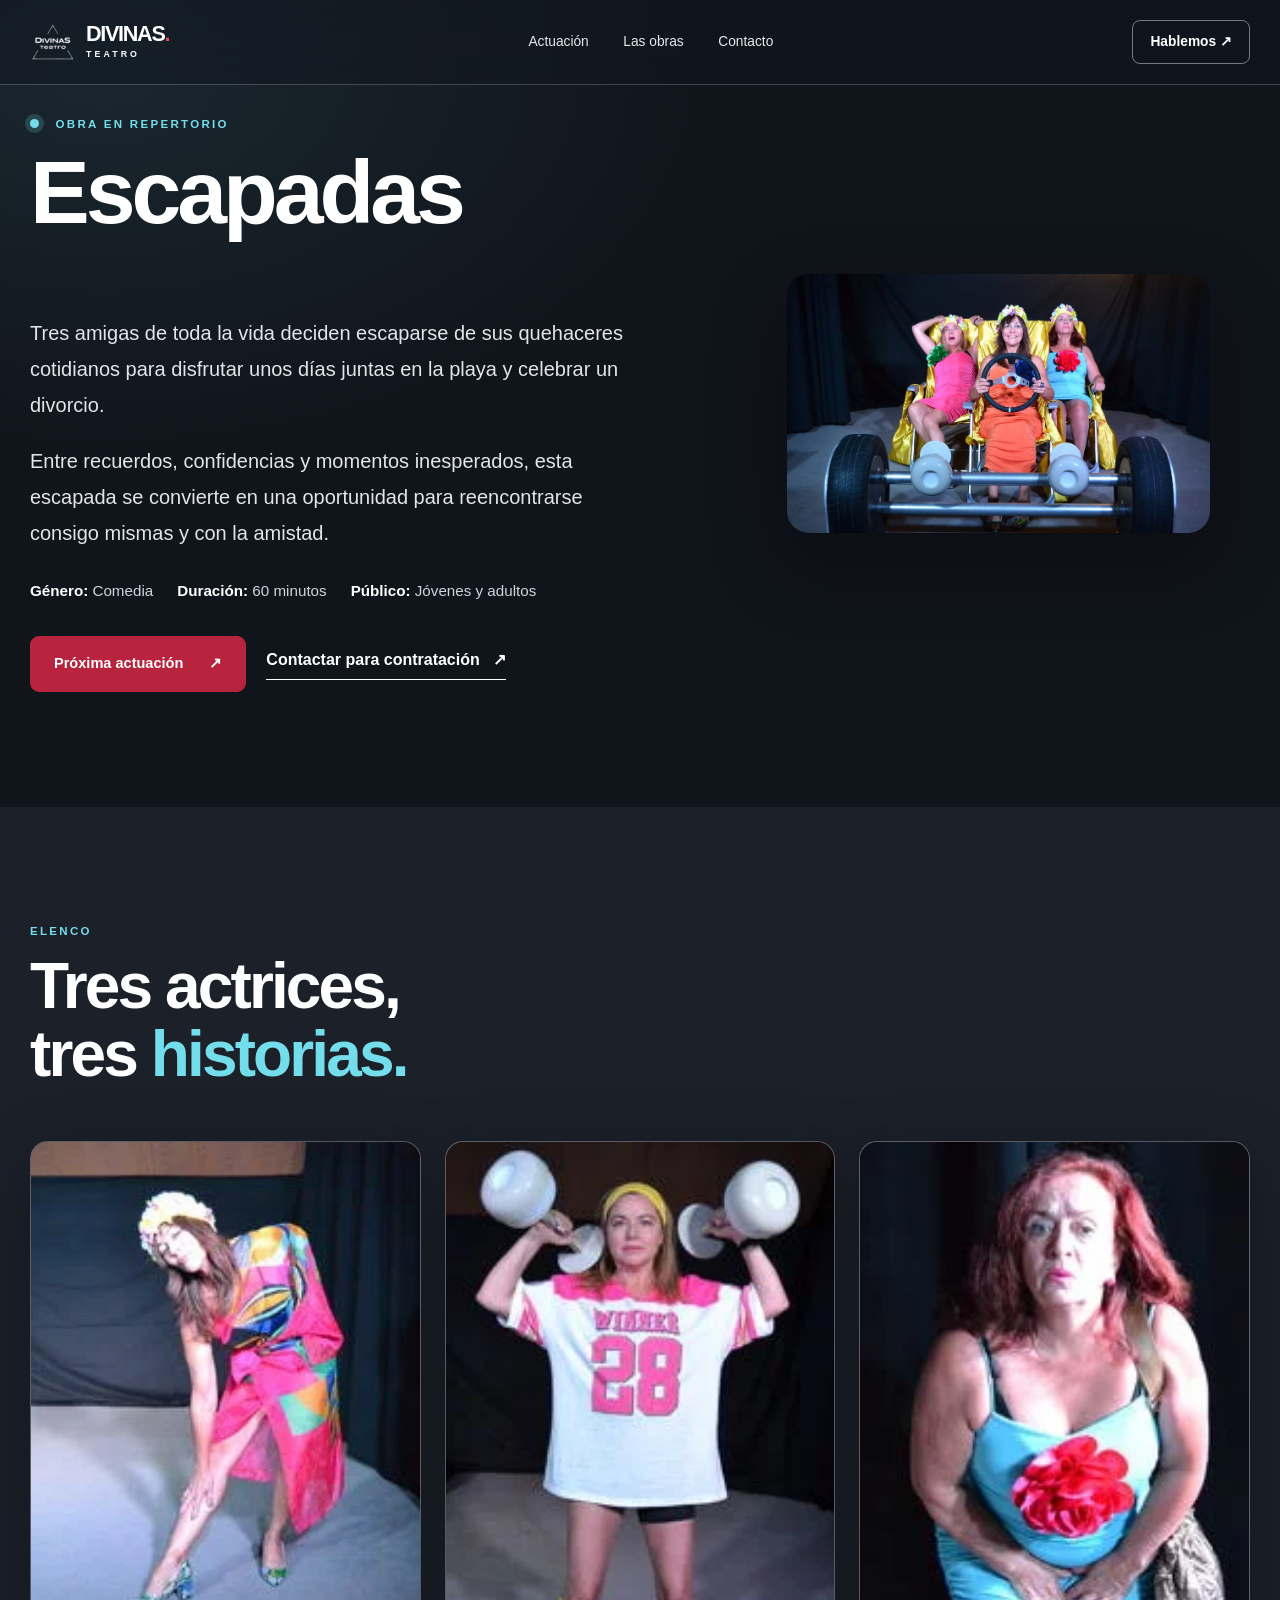
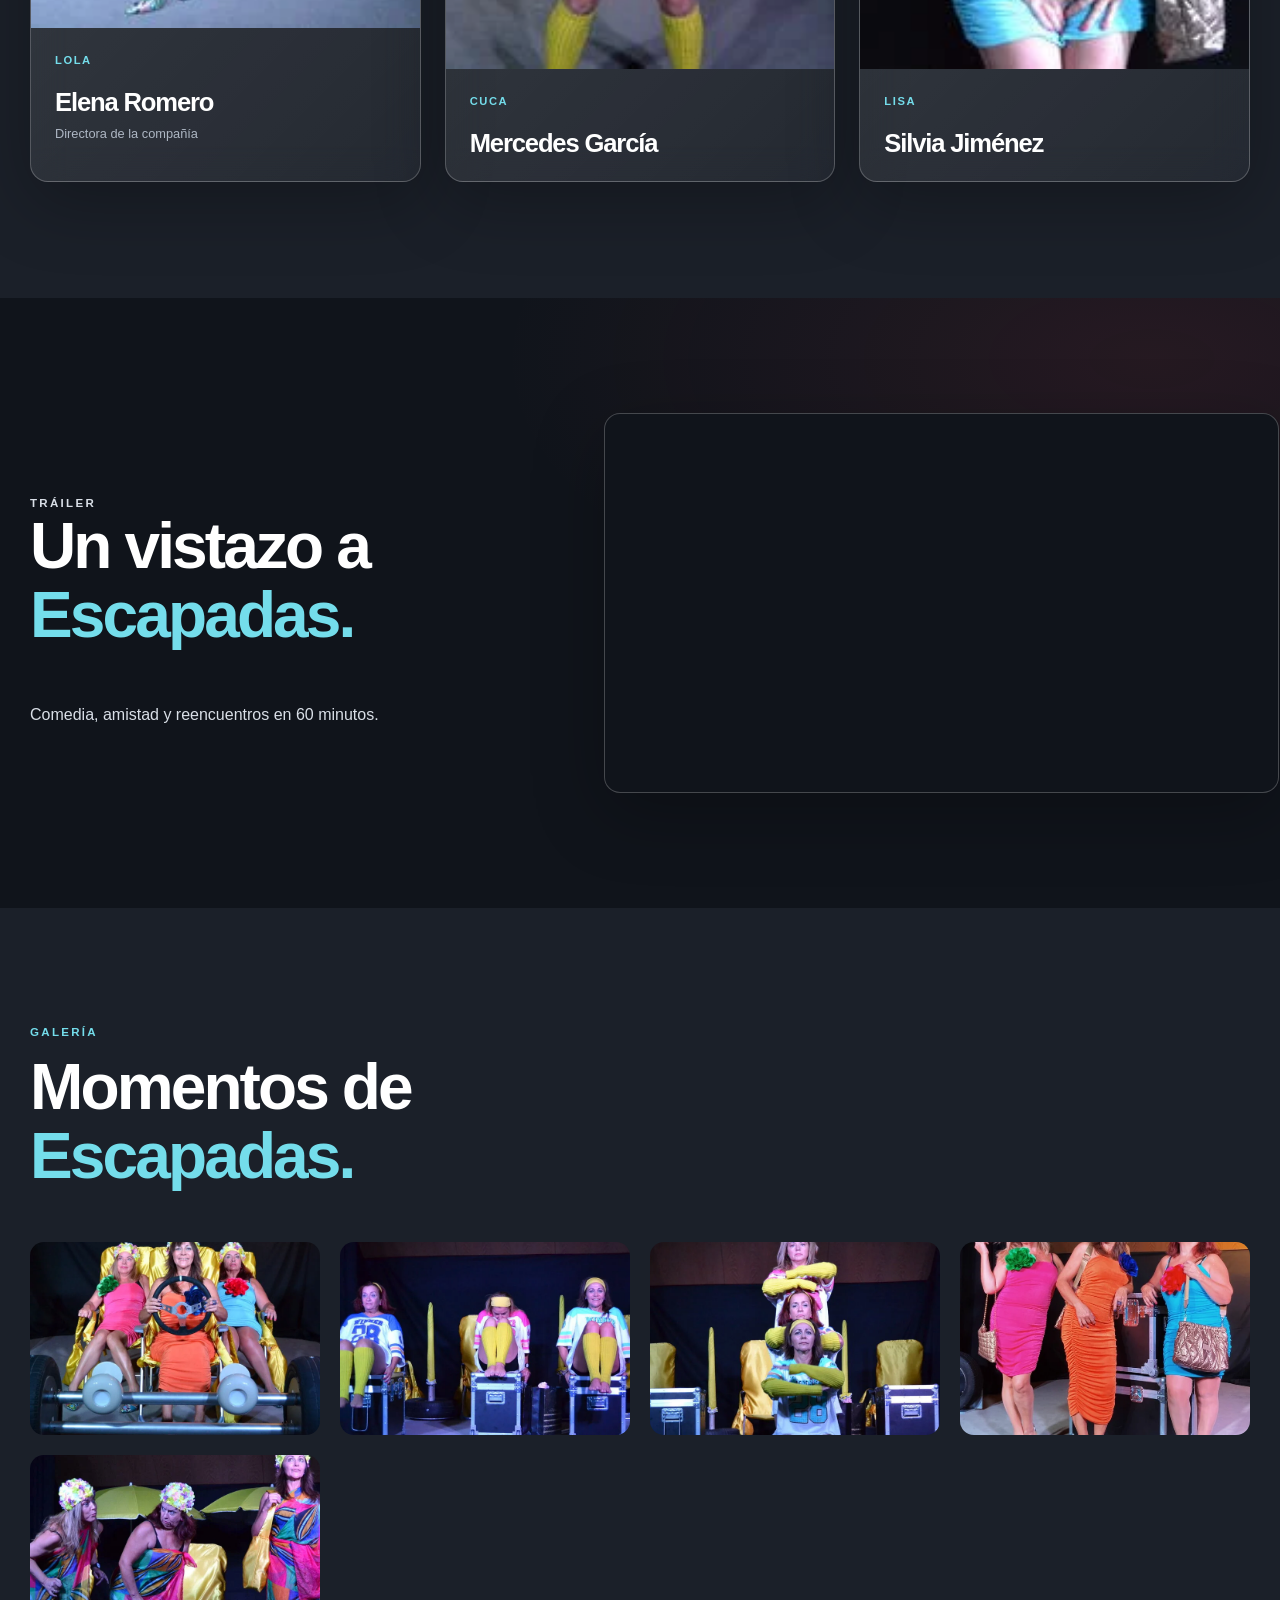
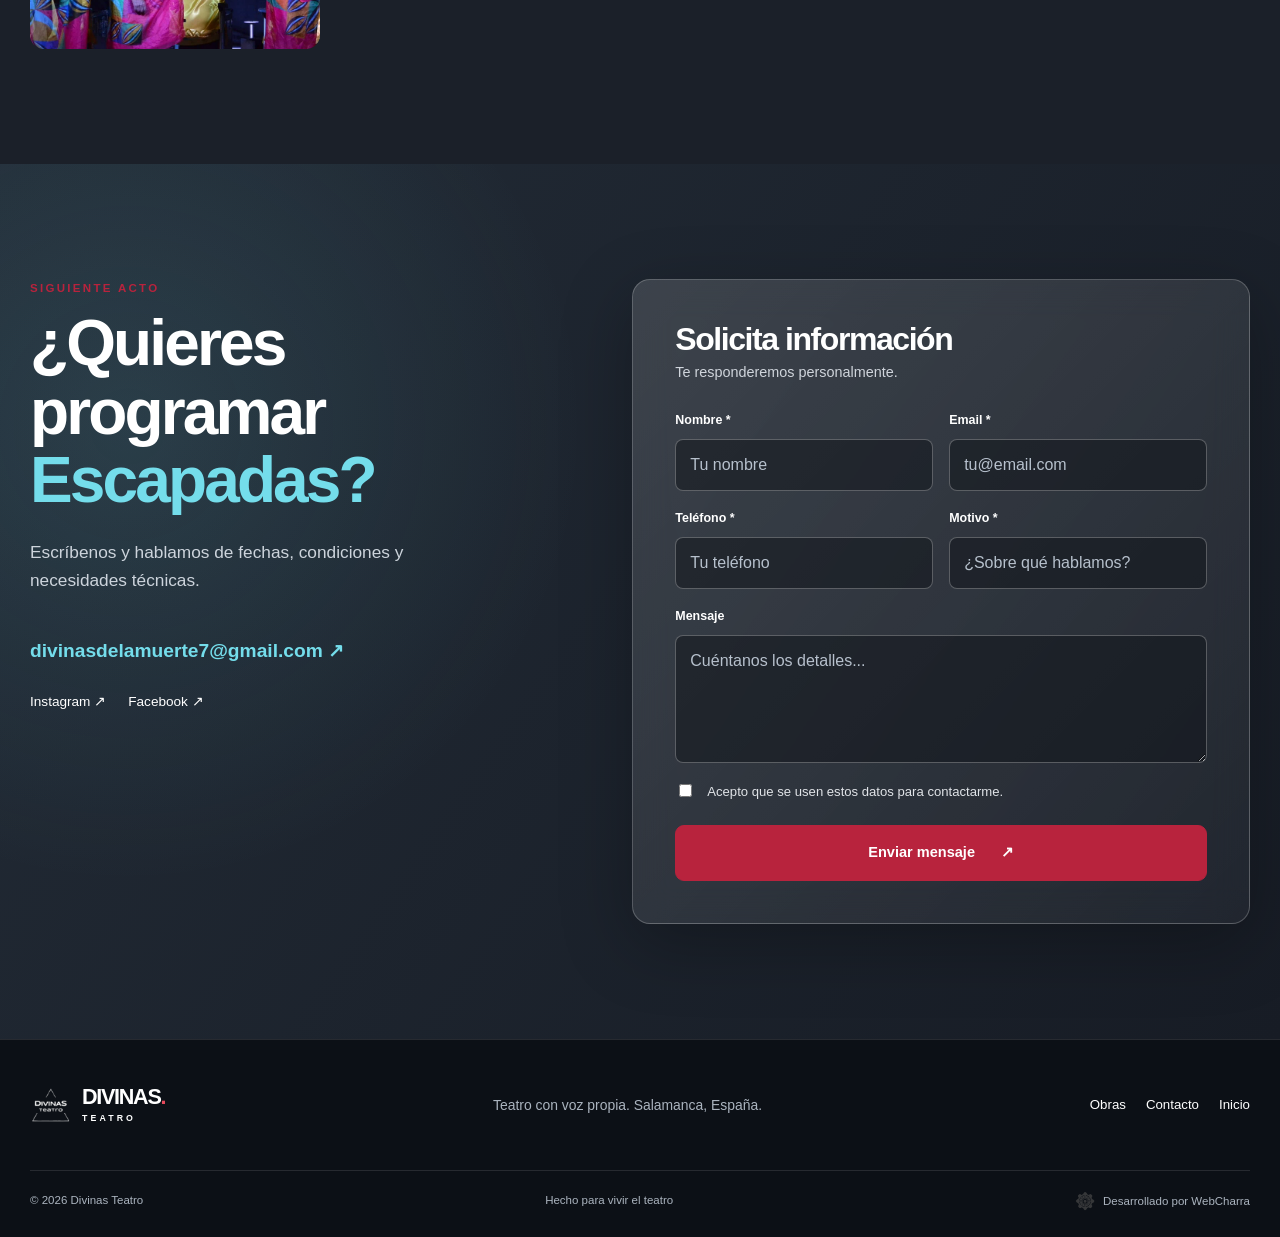
==== commit eecbf036: "Añadir desarrollado por webcharra" ====
--- a/escapadas/index.html
+++ b/escapadas/index.html
@@ -110,6 +110,6 @@
       <form class="contact-form glass" action="https://formsubmit.co/divinasdelamuerte7@gmail.com" method="POST"><h3>Solicita información</h3><p>Te responderemos personalmente.</p><input type="hidden" name="_cc" value="saulmaji@gmail.com"><input type="hidden" name="_subject" value="Contacto desde página Escapadas"><input type="hidden" name="_template" value="table"><input type="hidden" name="_captcha" value="false"><input type="hidden" name="_next" value="https://www.divinasteatro.es/escapadas/#contacto"><div class="honeypot" aria-hidden="true"><label for="web">Web</label><input id="web" name="_honey" type="text" tabindex="-1" autocomplete="off"></div><div class="field-row"><div><label for="nombre">Nombre *</label><input id="nombre" name="Nombre" type="text" autocomplete="name" required placeholder="Tu nombre"></div><div><label for="email">Email *</label><input id="email" name="Email" type="email" autocomplete="email" required placeholder="tu@email.com"></div></div><div class="field-row"><div><label for="telefono">Teléfono *</label><input id="telefono" name="Teléfono" type="tel" autocomplete="tel" required placeholder="Tu teléfono"></div><div><label for="motivo">Motivo *</label><input id="motivo" name="Motivo" type="text" required placeholder="¿Sobre qué hablamos?"></div></div><label for="mensaje">Mensaje</label><textarea id="mensaje" name="Mensaje" rows="4" placeholder="Cuéntanos los detalles..."></textarea><label class="consent"><input type="checkbox" name="privacyPolicy" value="true" required><span>Acepto que se usen estos datos para contactarme.</span></label><button class="button primary" type="submit">Enviar mensaje <span aria-hidden="true">↗</span></button></form>
       </div></section>
   </main>
-  <footer><div class="container footer-inner"><a class="brand" href="../" aria-label="Divinas Teatro, inicio"><img src="../assets/img/icons/icono.webp" alt="" width="42" height="42"><span>DIVINAS<span class="brand-dot">.</span><small>TEATRO</small></span></a><p>Teatro con voz propia. Salamanca, España.</p><div><a href="../#obras">Obras</a><a href="../#contacto">Contacto</a><a href="../">Inicio</a></div></div><div class="container footer-bottom"><span>© 2026 Divinas Teatro</span><span>Hecho para vivir el teatro</span></div></footer>
+  <footer><div class="container footer-inner"><a class="brand" href="../" aria-label="Divinas Teatro, inicio"><img src="../assets/img/icons/icono.webp" alt="" width="42" height="42"><span>DIVINAS<span class="brand-dot">.</span><small>TEATRO</small></span></a><p>Teatro con voz propia. Salamanca, España.</p><div><a href="../#obras">Obras</a><a href="../#contacto">Contacto</a><a href="../">Inicio</a></div></div><div class="container footer-bottom"><span>© 2026 Divinas Teatro</span><span>Hecho para vivir el teatro</span><a class="webcharra-credit" href="https://www.webcharra.es" target="_blank" rel="noopener noreferrer" aria-label="WebCharra - Desarrollo web en Salamanca"><img src="../assets/img/icons/icon-red-web-charra.png" alt="WebCharra" width="20" height="20" loading="lazy">Desarrollado por WebCharra</a></div></footer>
 </body>
 </html>
--- a/assets/css/home.css
+++ b/assets/css/home.css
@@ -106,4 +106,10 @@
   .play-meta{gap:16px;font-size:.85rem}
 }
 
+
+.webcharra-credit{display:inline-flex;align-items:center;gap:8px;font-size:.72rem;color:#abb4bf;text-decoration:none;transition:color .2s}
+.webcharra-credit:hover{color:var(--cyan)}
+.webcharra-credit img{filter:grayscale(1) opacity(.7);transition:filter .2s}
+.webcharra-credit:hover img{filter:none}
+
 @media(max-width:480px){.nav a:nth-child(2){display:none}}
